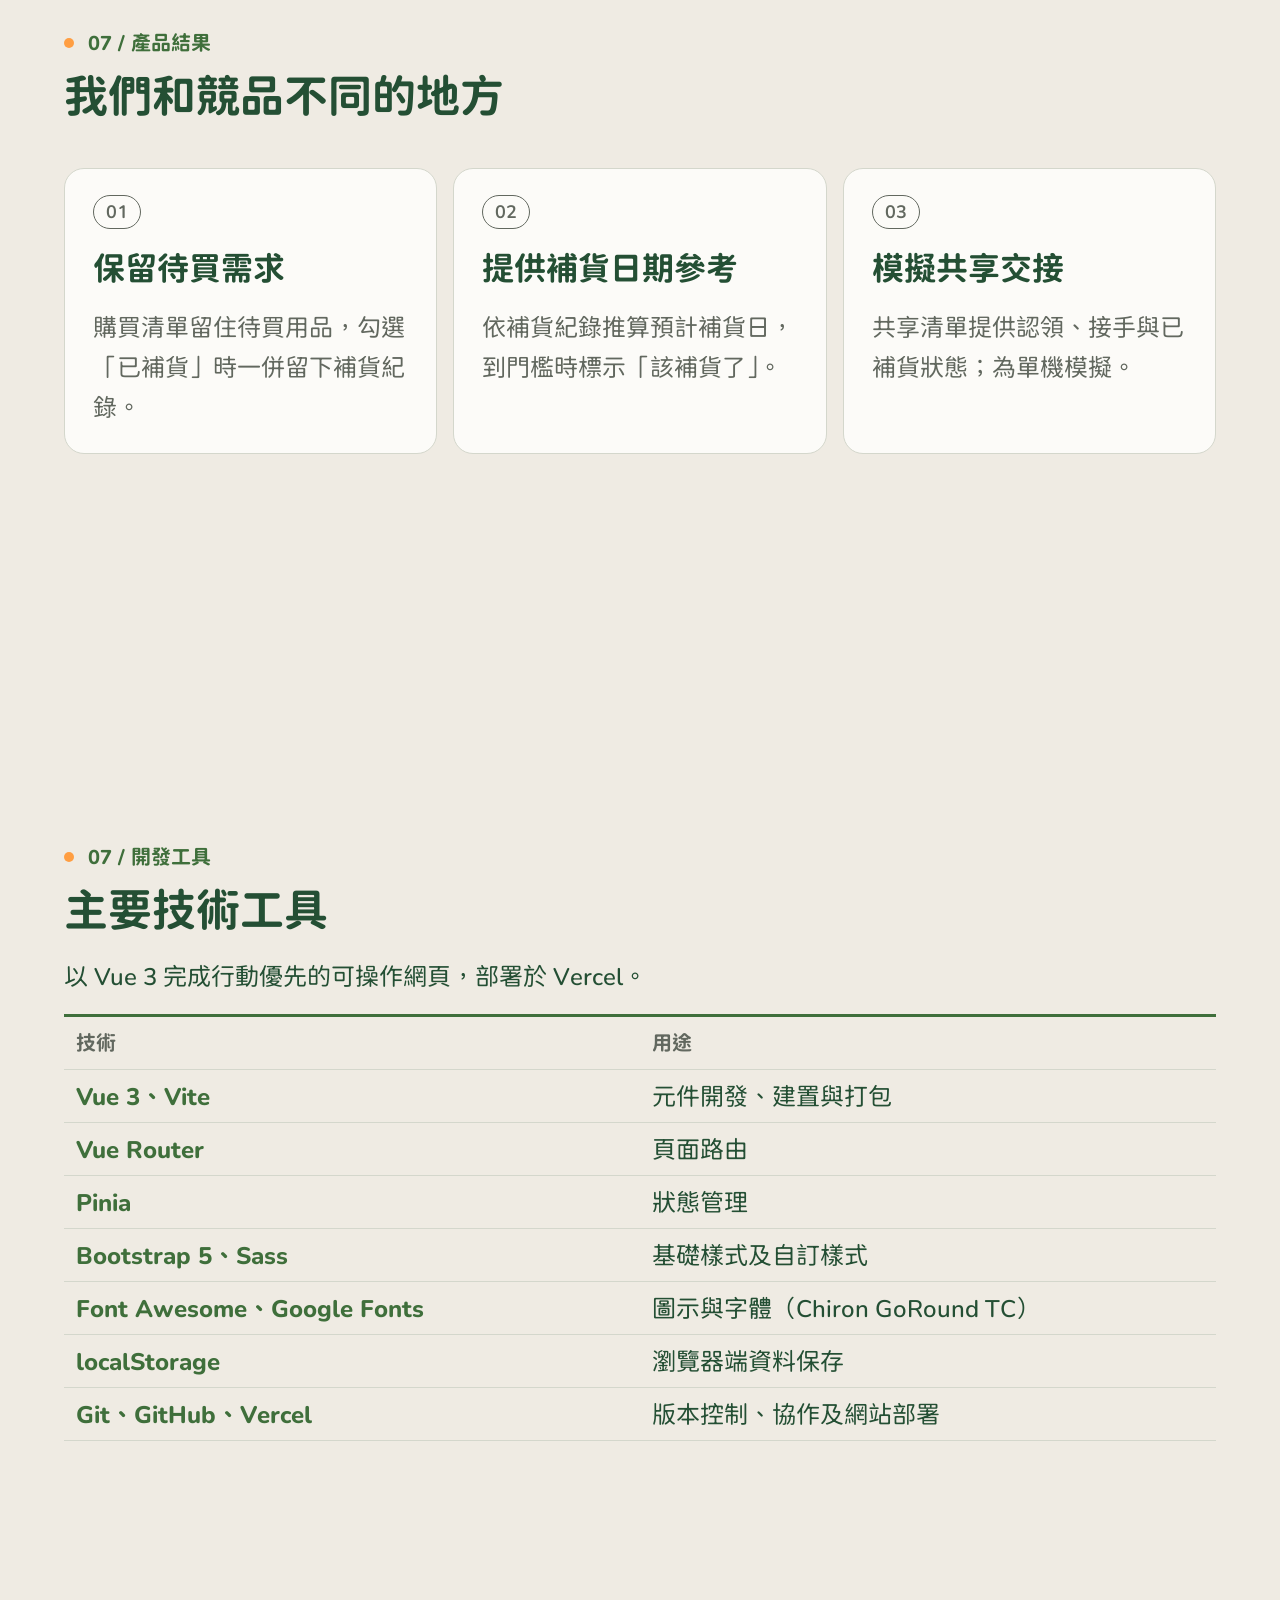
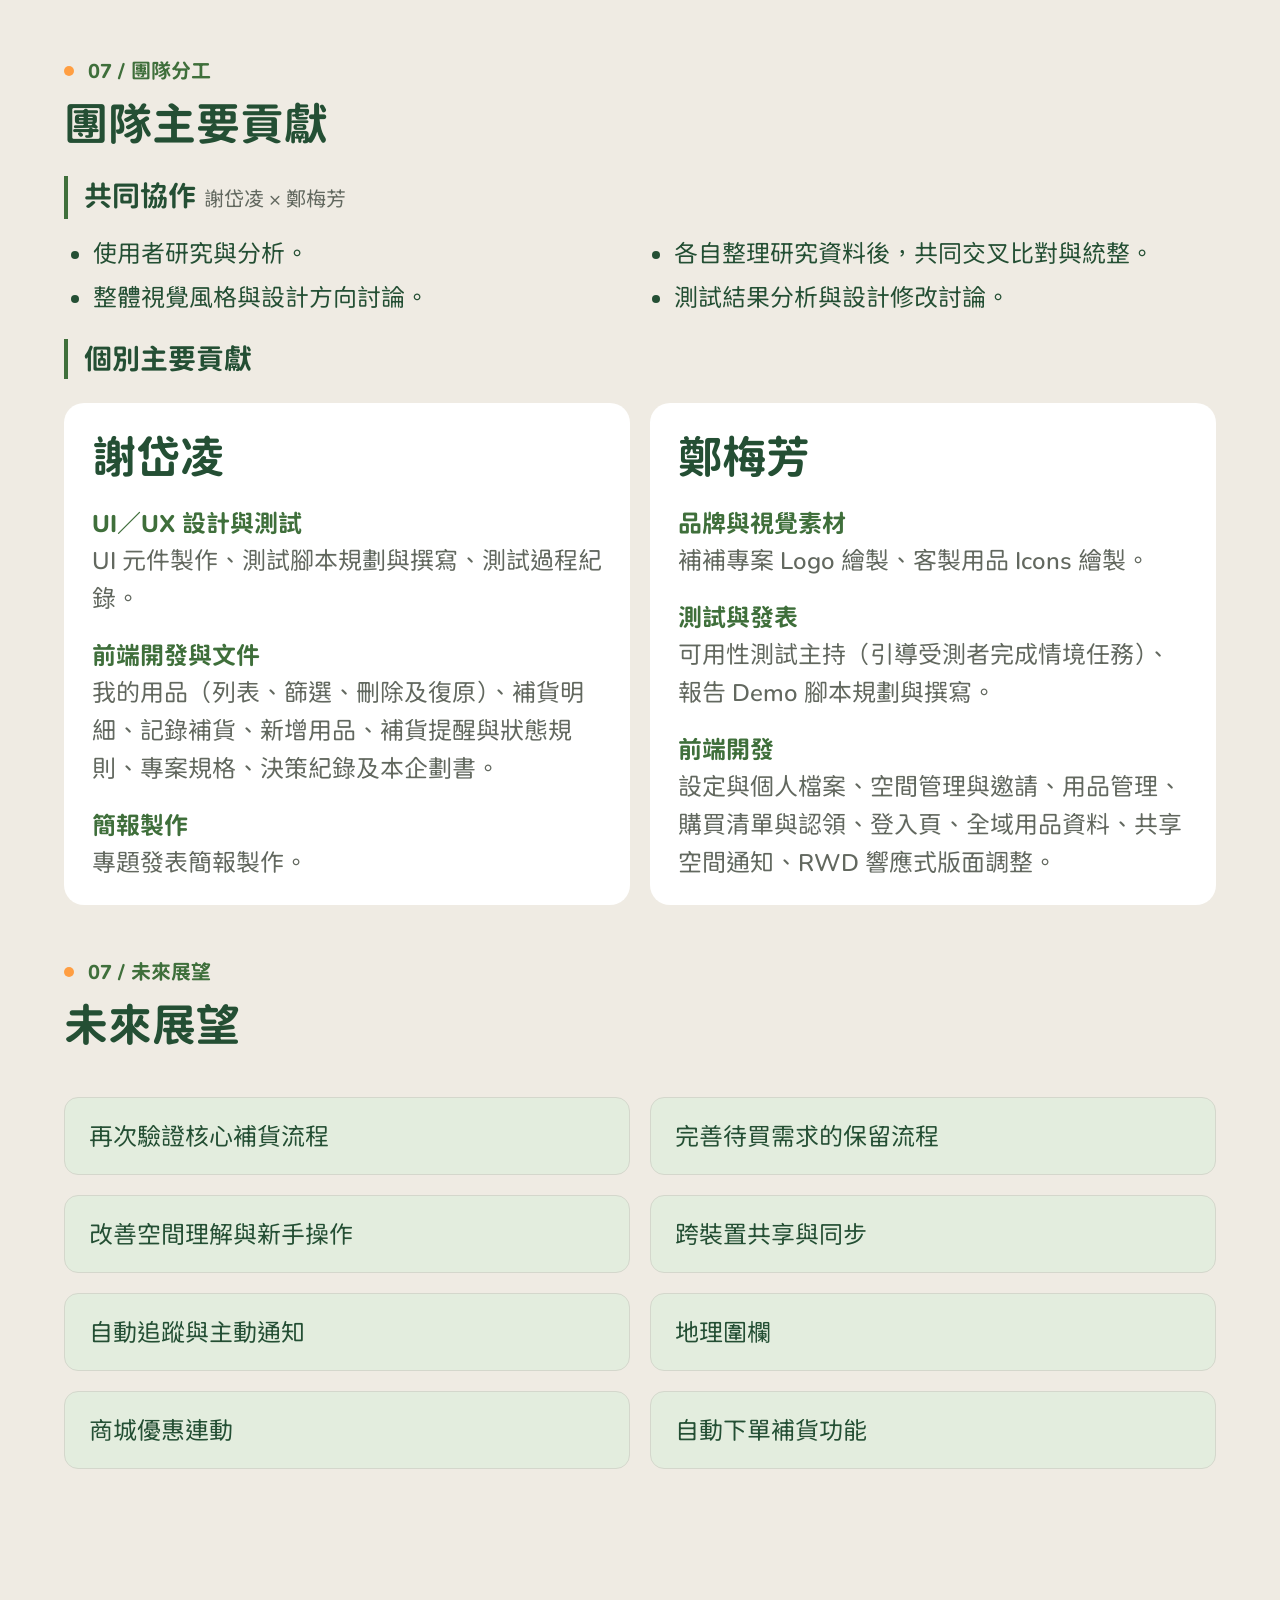
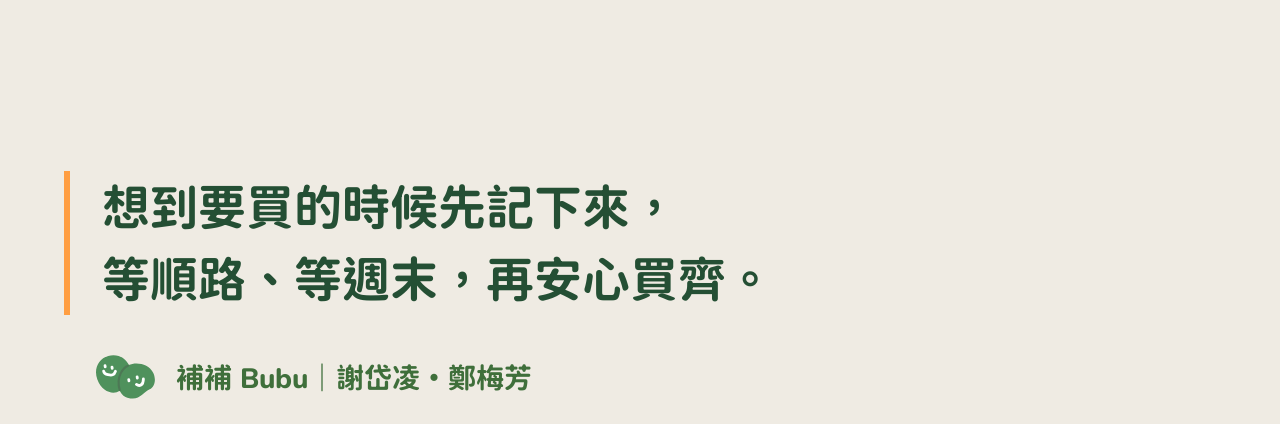
==== assets/imported-results/index.html @ 92fe6ba1 "優化demo簡報" ====
<!doctype html><html lang="zh-Hant"><head><meta charset="utf-8"><meta name="viewport" content="width=device-width, initial-scale=1"><title>補補｜成果</title><link rel="stylesheet" href="styles.css"><link rel="stylesheet" href="results.css"><style>html,body{margin:0}body{overflow-x:hidden}.results-panel[hidden]{display:none!important}.results-closing{min-height:0;padding-bottom:24px}</style></head><body><!-- Original results markup and styles migrated from https://bubu-website-psi.vercel.app/ on 2026-10-23. Assets are stored locally. --><section id="results" class="results" aria-label="07 成果、開發工具、團隊與未來展望" data-node-id="324:999">
        <div class="results-panel results-product" aria-labelledby="results-product-title" data-node-id="324:1019">
          <div class="results-heading">
            <p class="chapter-label"><img src="./public/assets/chapter-dot.svg" width="10" height="10" alt="">07 / 產品結果</p>
            <h2 id="results-product-title">我們和競品不同的地方</h2>
          </div>
          <div class="results-product-grid" data-node-id="324:1085">
            <article class="results-card results-product-card" data-node-id="324:1086"><span class="results-number">01</span><h3>保留待買需求</h3><p>購買清單留住待買用品，勾選「已補貨」時一併留下補貨紀錄。</p></article>
            <article class="results-card results-product-card" data-node-id="324:1091"><span class="results-number">02</span><h3>提供補貨日期參考</h3><p>依補貨紀錄推算預計補貨日，到門檻時標示「該補貨了」。</p></article>
            <article class="results-card results-product-card" data-node-id="324:1096"><span class="results-number">03</span><h3>模擬共享交接</h3><p>共享清單提供認領、接手與已補貨狀態；為單機模擬。</p></article>
          </div>
        </div>

        <div class="results-panel results-tools" aria-labelledby="results-tools-title" data-node-id="50:28"><div class="results-heading"><p class="chapter-label"><img src="./public/assets/chapter-dot.svg" width="10" height="10" alt="">07 / 開發工具</p><h2 id="results-tools-title">主要技術工具</h2></div><p class="tools-summary">以 Vue 3 完成行動優先的可操作網頁，部署於 Vercel。</p><table class="tools-table"><thead><tr><th scope="col">技術</th><th scope="col">用途</th></tr></thead><tbody><tr><th scope="row">Vue 3、Vite</th><td>元件開發、建置與打包</td></tr><tr><th scope="row">Vue Router</th><td>頁面路由</td></tr><tr><th scope="row">Pinia</th><td>狀態管理</td></tr><tr><th scope="row">Bootstrap 5、Sass</th><td>基礎樣式及自訂樣式</td></tr><tr><th scope="row">Font Awesome、Google Fonts</th><td>圖示與字體（Chiron GoRound TC）</td></tr><tr><th scope="row">localStorage</th><td>瀏覽器端資料保存</td></tr><tr><th scope="row">Git、GitHub、Vercel</th><td>版本控制、協作及網站部署</td></tr></tbody></table></div>
        <div class="results-panel results-team" aria-labelledby="results-team-title" data-node-id="324:1039">
          <div class="results-heading">
            <p class="chapter-label"><img src="./public/assets/chapter-dot.svg" width="10" height="10" alt="">07 / 團隊分工</p>
            <h2 id="results-team-title">團隊主要貢獻</h2>
          </div>
          <section class="results-collaboration" aria-labelledby="collaboration-title"><h3 id="collaboration-title">共同協作 <small>謝岱凌 × 鄭梅芳</small></h3><ul><li>使用者研究與分析。</li><li>各自整理研究資料後，共同交叉比對與統整。</li><li>整體視覺風格與設計方向討論。</li><li>測試結果分析與設計修改討論。</li></ul></section><h3 class="individual-contributions-title">個別主要貢獻</h3><div class="results-team-grid"><article class="results-team-card"><h3>謝岱凌</h3><div><h4>UI／UX 設計與測試</h4><p>UI 元件製作、測試腳本規劃與撰寫、測試過程紀錄。</p></div><div><h4>前端開發與文件</h4><p>我的用品（列表、篩選、刪除及復原）、補貨明細、記錄補貨、新增用品、補貨提醒與狀態規則、專案規格、決策紀錄及本企劃書。</p></div><div><h4>簡報製作</h4><p>專題發表簡報製作。</p></div></article><article class="results-team-card"><h3>鄭梅芳</h3><div><h4>品牌與視覺素材</h4><p>補補專案 Logo 繪製、客製用品 Icons 繪製。</p></div><div><h4>測試與發表</h4><p>可用性測試主持（引導受測者完成情境任務）、報告 Demo 腳本規劃與撰寫。</p></div><div><h4>前端開發</h4><p>設定與個人檔案、空間管理與邀請、用品管理、購買清單與認領、登入頁、全域用品資料、共享空間通知、RWD 響應式版面調整。</p></div></article></div>
        </div>
        <div class="results-panel results-future" aria-labelledby="results-future-title" data-node-id="421:1097">
          <div class="results-heading">
            <p class="chapter-label"><img src="./public/assets/chapter-dot.svg" width="10" height="10" alt="">07 / 未來展望</p>
            <h2 id="results-future-title">未來展望</h2>
          </div>
          <div class="results-future-grid"><ul class="results-future-list"><li>再次驗證核心補貨流程</li><li>完善待買需求的保留流程</li><li>改善空間理解與新手操作</li><li>跨裝置共享與同步</li><li>自動追蹤與主動通知</li><li>地理圍欄</li><li>商城優惠連動</li><li>自動下單補貨功能</li></ul></div>
        </div>
        <div class="results-panel results-closing" aria-labelledby="results-closing-title" data-node-id="324:1079">
          <h2 id="results-closing-title" data-node-id="324:1157"><span>想到要買的時候先記下來，</span><span>等順路、等週末，再安心買齊。</span></h2>
          <div class="results-signature" data-node-id="324:1160"><img src="../img/logo.svg" width="60" height="45" alt=""><p>補補 Bubu｜謝岱凌・鄭梅芳</p></div>
        </div>
      </section><script>
const panels=[...document.querySelectorAll('.results-panel')];
const value=new URLSearchParams(location.search).get('panel');
if(value!==null){const selected=Number(value);panels.forEach((panel,index)=>{panel.hidden=index!==selected})}
</script></body></html>
---- assets/imported-results/styles.css ----
:root {
  color-scheme: light;
  --bubu-canvas: #efebe3;
  --bubu-card: #fcfbf8;
  --bubu-dark: #244f34;
  --bubu-primary: #3f6f3b;
  --bubu-secondary: #62685f;
  font-family: "Chiron GoRound TC", "Microsoft JhengHei", sans-serif;
  font-synthesis: none;
  background: var(--bubu-canvas);
  color: var(--bubu-dark);
}

* { box-sizing: border-box; }
body { margin: 0; }
a { color: inherit; text-decoration: none; }
a:focus-visible, .chapter-scroll:focus-visible {
  outline: 2px solid var(--bubu-primary);
  outline-offset: 5px;
  border-radius: 3px;
}

.site-header {
  position: sticky;
  top: 0;
  z-index: 10;
  background: var(--bubu-card);
}


.site-nav {
  display: flex;
  align-items: center;
  gap: 30px;
  height: 72px;
  max-width: 1440px;
  margin-inline: auto;
  padding-inline: 64px;
}

.brand {
  display: flex;
  flex: 0 0 280px;
  align-items: center;
  gap: 30px;
}

.brand-logo { display: block; flex: 0 0 60px; }
.brand-name {
  width: 190px;
  font-size: 28px;
  line-height: 40px;
  font-weight: 700;
  white-space: nowrap;
}

.chapter-scroll {
  min-width: 0;
  flex: 1;
  overflow-x: auto;
  scrollbar-width: thin;
  scrollbar-color: #d4d7cc transparent;
}

.chapter-list {
  display: flex;
  align-items: center;
  gap: 30px;
  width: max-content;
  margin: 0;
  padding: 8px 6px;
  list-style: none;
}

.chapter-list li { flex: 0 0 110px; }
.chapter-list a {
  display: block;
  font-size: 20px;
  line-height: 30px;
  font-weight: 500;
  color: var(--bubu-secondary);
  white-space: nowrap;
}

.chapter-list a:hover,
.chapter-list a[aria-current] { color: var(--bubu-primary); }
.chapter-list a[aria-current] { font-weight: 700; }
main section { scroll-margin-top: 96px; }

.overview {
  display: flex;
  flex-direction: column;
  gap: 36px;
  max-width: 1440px;
  min-height: 905px;
  margin-inline: auto;
  padding: 28px 64px;
}

.overview p, .overview h1, .overview h2 { margin: 0; }
.chapter-label {
  display: flex;
  align-items: center;
  gap: 14px;
  color: var(--bubu-primary);
  font-size: 20px;
  font-weight: 700;
  line-height: 30px;
}
.chapter-label img { display: block; }
.hero {
  display: grid;
  grid-template-columns: minmax(0, 1fr) 690px;
  align-items: start;
  gap: 48px;
}
.hero-intro {
  display: flex;
  flex-direction: column;
  justify-content: center;
  gap: 56px;
  min-width: 0;
  min-height: 422px;
}
.hero-brand { display: flex; align-items: start; gap: 16px; }
.hero-logo {
  display: grid;
  grid-template-columns: minmax(0, 1fr);
  place-items: center;
  flex: 0 0 142px;
  width: 142px;
  height: 142px;
  border: 2px solid #b9b3a5;
  border-radius: 50%;
  background: #fff;
}
.hero-logo img { display: block; }
.nowrap { white-space: nowrap; }
.hero-heading { min-width: 0; }
.hero-heading h1 {
  color: var(--bubu-primary);
  font-size: 76px;
  font-weight: 700;
  line-height: 90px;
  white-space: nowrap;
}
.product-type {
  padding-top: 4px;
  color: var(--bubu-secondary);
  font-size: 26px;
  font-weight: 400;
  line-height: 40px;
}
.hero-description { display: flex; flex-direction: column; gap: 24px; }
.product-promise { font-size: 26px; font-weight: 400; line-height: 40px; }
.team-credit {
  color: var(--bubu-secondary);
  font-size: 20px;
  font-weight: 500;
  line-height: 30px;
}
.hero-image {
  display: block;
  width: 100%;
  height: 426px;
  object-fit: cover;
  border-radius: 28px;
}
.everyday-moments {
  display: grid;
  grid-template-columns: repeat(2, minmax(0, 1fr));
  gap: 32px;
  padding-top: 22px;
}
.moment-card {
  display: flex;
  align-items: center;
  min-width: 0;
  height: 180px;
  padding-right: 24px;
  overflow: hidden;
  border: 1px solid #d4d7cc;
  border-radius: 20px;
  background: var(--bubu-card);
  box-shadow: 0 6px 8px rgb(0 0 0 / 10%);
}
.moment-image {
  display: block;
  flex: 0 0 240px;
  width: 240px;
  height: 180px;
  object-fit: cover;
}
.moment-copy { min-width: 0; padding-left: 28px; }
.moment-copy h2 { font-size: 28px; font-weight: 700; line-height: 40px; }
.moment-copy p {
  margin-top: 8px;
  color: var(--bubu-secondary);
  font-size: 26px;
  font-weight: 400;
  line-height: 40px;
}

@media (max-width: 1399px) {
  .hero { grid-template-columns: minmax(0, 1fr) minmax(0, 1.1fr); gap: 32px; }
  .hero-brand { align-items: center; }
  .hero-logo { flex-basis: 110px; width: 110px; height: 110px; }
  .hero-heading h1 { font-size: clamp(40px, 4.8vw, 68px); line-height: 1.2; }
  .product-type { font-size: 22px; line-height: 34px; }
  .moment-image { flex-basis: 34%; width: 34%; }
  .moment-copy { padding-left: 20px; }
  .moment-copy h2 { font-size: 24px; line-height: 34px; }
  .moment-copy p { font-size: 22px; line-height: 34px; }
}

@media (max-width: 1100px) {
  .overview { padding-inline: 32px; min-height: calc(100svh - 86px); }
  .hero { grid-template-columns: minmax(0, 1fr); }
  .hero-intro { min-height: 0; gap: 28px; }
  .hero-image { height: auto; aspect-ratio: 690 / 426; }
  .everyday-moments { grid-template-columns: minmax(0, 1fr); padding-top: 0; }
  .moment-image { flex-basis: 240px; width: 240px; }
}

@media (max-width: 700px) {
  .overview { padding: 24px; gap: 28px; }
  .hero { gap: 28px; }
  .hero-logo { position: relative; display: block; flex-basis: 80px; width: 80px; height: 80px; }
  .hero-logo img {
    position: absolute;
    left: 50%;
    top: 50%;
    transform: translate(-50%, -50%) scale(.65);
  }
  .hero-brand { gap: 12px; }
  .hero-heading h1 { font-size: clamp(30px, 8vw, 48px); line-height: 1.3; }
  .product-type { font-size: 16px; line-height: 26px; }
  .product-promise { font-size: 20px; line-height: 34px; }
  .team-credit { font-size: 16px; line-height: 26px; }
  .hero-image { border-radius: 20px; }
  .everyday-moments { gap: 20px; }
  .moment-card { height: auto; flex-direction: column; align-items: stretch; padding: 0; }
  .moment-image { flex-basis: auto; width: 100%; height: auto; aspect-ratio: 4 / 3; }
  .moment-copy { padding: 20px; }
  .moment-copy h2 { font-size: 22px; line-height: 34px; }
  .moment-copy p { font-size: 20px; line-height: 32px; }
}

@media (min-width: 1440px) {
  .chapter-list { padding-inline: 0; }
  .chapter-scroll { overflow: visible; }
}

@media (max-width: 1100px) {
  .site-nav { padding-inline: 32px; gap: 24px; }
  .brand { flex-basis: auto; gap: 16px; }
  .brand-name { width: auto; }
  .chapter-list { gap: 20px; }
  .chapter-list li { flex-basis: 94px; }
}

@media (max-width: 700px) {
  .site-nav {
    height: auto;
    min-height: 72px;
    flex-wrap: wrap;
    gap: 8px;
    padding: 16px 24px 8px;
  }
  .brand-name { font-size: 24px; line-height: 36px; }
  .chapter-scroll { flex-basis: 100%; }
  .chapter-list { gap: 24px; }
  .chapter-list li { flex-basis: auto; }
  .chapter-list a { font-size: 18px; }
  main section { scroll-margin-top: 150px; }
}

/* 02 — Research. Shared branding and the overview above remain unchanged. */
.research {
  font-family: "Chiron GoRound TC Research", "Chiron GoRound TC", "Microsoft JhengHei", sans-serif;
  --research-line: #d4d7cc;
  --research-tint: #e3edde;
  --research-orange: #ff9e42;
  --research-shadow: 0 6px 8px rgb(0 0 0 / 10%);
  max-width: 1440px;
  margin-inline: auto;
}
.research p, .research h2, .research h3, .research h4 { margin: 0; }
.research-panel { display: flex; flex-direction: column; gap: 36px; padding: 28px 64px 24px; }
.research-methods { min-height: 729px; }
.research-competition { min-height: 814px; }
.research-findings { min-height: 730px; gap: 28px; }
.research-journey { min-height: 647px; }
.research-heading { display: flex; flex-direction: column; gap: 8px; }
.research-heading h2, .journey-takeaway h3 { font-size: 44px; font-weight: 700; line-height: 58px; }
.method-grid, .takeaway-grid { display: grid; grid-template-columns: repeat(3, minmax(0, 1fr)); gap: 20px; }
.scenario-grid, .finding-grid { display: grid; grid-template-columns: repeat(2, minmax(0, 1fr)); gap: 20px; }
.method-card, .scenario-card, .takeaway-card, .finding-card, .journey-card {
  min-width: 0;
  border: 1px solid var(--research-line);
  border-radius: 20px;
  background: var(--bubu-card);
}
.method-card { display: flex; flex-direction: column; gap: 6px; padding: 28px; }
.method-card h3 { display: flex; align-items: baseline; gap: 10px; font-size: 28px; line-height: 40px; }
.method-number { color: var(--bubu-primary); font-size: 76px; line-height: 90px; }
.method-card p, .scenario-card p, .finding-secondary p, .journey-card p, .journey-takeaway p { font-size: 24px; line-height: 36px; }
.research-scenarios { display: flex; flex-direction: column; gap: 16px; }
.scenario-card { padding: 24px 28px; box-shadow: var(--research-shadow); }
.scenario-card h4 { font-size: 28px; line-height: 40px; }
.scenario-card p { margin-top: 6px; color: var(--bubu-secondary); }
.research-note { padding: 12px 20px; border-radius: 10px; background: var(--research-tint); font-size: 20px; font-weight: 500; line-height: 30px; }
.comparison-scroll {
  padding: 20px 28px;
  border: 1px solid var(--research-line);
  border-radius: 20px;
  background: var(--bubu-card);
  overflow-x: auto;
  scrollbar-width: thin;
  scrollbar-color: #b9b3a5 var(--bubu-card);
}
.comparison-scroll:focus-visible { outline: 2px solid var(--bubu-primary); outline-offset: 4px; }
.comparison-table { width: 100%; min-width: 1000px; border-collapse: separate; border-spacing: 0 8px; text-align: left; table-layout: fixed; }
.dimension-column { width: 14%; }
.comparison-table th, .comparison-table td { padding: 12px 16px; line-height: 30px; }
.comparison-table thead th { padding-block: 8px; background: var(--bubu-dark); color: var(--bubu-card); font-size: 20px; font-weight: 700; }
.comparison-table thead th:first-child { border-radius: 8px 0 0 8px; }
.comparison-table thead th:last-child { border-radius: 0 8px 8px 0; }
.comparison-table tbody th, .comparison-table td { border-bottom: 1px solid #c5c8c1; font-size: 24px; }
.comparison-table td { color: var(--bubu-secondary); }
.research-takeaways { display: flex; flex-direction: column; gap: 12px; }
.research-takeaways > h3 { color: var(--bubu-primary); font-size: 28px; line-height: 39px; }
.takeaway-grid { gap: 24px; }
.takeaway-card { display: flex; flex-direction: column; gap: 16px; min-height: 156px; padding: 20px; border-radius: 16px; box-shadow: var(--research-shadow); }
.takeaway-card h4 { color: var(--bubu-primary); font-size: 28px; line-height: 36px; }
.takeaway-card p { font-size: 22px; line-height: 32px; }
.finding-grid { gap: 28px; }
.finding-primary { display: flex; flex-direction: column; gap: 10px; min-height: 296px; padding: 44px 24px 24px; border: 2px solid var(--bubu-primary); box-shadow: var(--research-shadow); }
.finding-primary h3 { color: var(--bubu-primary); font-size: 20px; line-height: 30px; }
.finding-primary .finding-number { font-size: 64px; font-weight: 700; line-height: 76px; }
.finding-number small { margin-left: 12px; color: var(--bubu-secondary); font-size: 22px; font-weight: 500; line-height: 30px; white-space: nowrap; }
.finding-summary { font-size: 30px; font-weight: 700; line-height: 40px; }
.finding-detail { color: var(--bubu-secondary); font-size: 26px; line-height: 30px; }
.finding-secondary { display: flex; align-items: center; gap: 20px; min-height: 190px; padding: 22px 28px; }
.finding-secondary .finding-number { flex-shrink: 0; font-size: 48px; font-weight: 700; line-height: 64px; white-space: nowrap; }
.finding-secondary .finding-number small { display: block; margin-left: 0; }
.finding-secondary h3 { margin-bottom: 4px; color: var(--bubu-primary); font-size: 18px; font-weight: 500; line-height: 26px; }
.journey-list { display: grid; grid-template-columns: repeat(5, minmax(0, 1fr)); align-items: start; gap: 16px; margin: 0; padding: 0; list-style: none; }
.journey-card { display: flex; flex-direction: column; gap: 12px; padding: 24px 20px; }
.journey-marker { display: flex; align-items: center; gap: 10px; }
.journey-marker span { display: grid; place-items: center; flex: 0 0 44px; height: 44px; border-radius: 50%; background: var(--bubu-primary); color: var(--bubu-card); font-size: 20px; font-weight: 700; line-height: 30px; }
.journey-card:not(:last-child) .journey-marker::after { content: ""; flex: 1; height: 2px; background: var(--research-line); }
.journey-card h3 { font-size: 28px; line-height: 40px; }
.journey-card p { color: var(--bubu-secondary); }
.journey-highlight { border: 2px solid var(--research-orange); background: #fff1e2; box-shadow: 0 6px 8px rgb(0 0 0 / 18%); }
@media (min-width: 701px) { .journey-highlight { position: relative; z-index: 1; transform: scale(1.08); } }
.journey-highlight .journey-marker span { border: 0; background: var(--research-orange); color: var(--bubu-dark); }
.journey-takeaway { display: flex; flex-direction: column; gap: 10px; padding: 16px 24px; border-left: 5px solid var(--research-orange); border-radius: 16px; background: var(--bubu-card); box-shadow: 0 6px 8px rgb(0 0 0 / 20%); }
.journey-takeaway p { color: var(--bubu-secondary); }

@media (max-width: 1399px) {
  .method-card h3 { flex-wrap: wrap; gap: 0 10px; }
  .journey-list { grid-template-columns: repeat(3, minmax(0, 1fr)); align-items: stretch; }
  .finding-secondary { flex-wrap: wrap; }
}
@media (max-width: 1100px) {
  .research-panel { min-height: 0; padding: 40px 32px; }
  .research-heading h2, .journey-takeaway h3 { font-size: 36px; line-height: 50px; }
  .method-card { padding: 24px; }
  .method-card h3 { font-size: 24px; line-height: 36px; }
  .method-number { font-size: 64px; line-height: 76px; }
  .method-card p { font-size: 22px; line-height: 34px; }
  .scenario-grid, .finding-grid { grid-template-columns: minmax(0, 1fr); }
  .takeaway-grid { grid-template-columns: minmax(0, 1fr); }
  .takeaway-card { min-height: 0; }
  .finding-primary { min-height: 0; padding: 28px; }
  .finding-secondary { min-height: 0; flex-wrap: nowrap; }
}
@media (max-width: 700px) {
  .research-panel { padding: 36px 24px; gap: 28px; }
  .research-heading h2, .journey-takeaway h3 { font-size: 28px; line-height: 42px; }
  .method-grid, .journey-list { grid-template-columns: minmax(0, 1fr); }
  .method-card h3 { flex-wrap: nowrap; }
  .method-card p, .scenario-card p, .finding-secondary p, .journey-card p, .journey-takeaway p { font-size: 20px; line-height: 32px; }
  .method-card p br { display: none; }
  .scenario-card { padding: 20px; }
  .scenario-card h4, .research-takeaways > h3, .takeaway-card h4, .journey-card h3 { font-size: 24px; line-height: 36px; }
  .research-note { font-size: 18px; line-height: 28px; }
  .comparison-scroll { padding: 12px; }
  .comparison-table { min-width: 850px; }
  .comparison-table tbody th, .comparison-table td { font-size: 20px; line-height: 30px; }
  .takeaway-card p { font-size: 20px; line-height: 32px; }
  .finding-primary { padding: 24px 20px; }
  .finding-primary h3 { font-size: 18px; line-height: 28px; }
  .finding-primary .finding-number { font-size: 56px; line-height: 70px; }
  .finding-summary { font-size: 24px; line-height: 36px; }
  .finding-detail { font-size: 20px; line-height: 32px; }
  .finding-secondary { flex-direction: column; align-items: start; gap: 12px; padding: 20px; }
  .finding-secondary .finding-number { font-size: 44px; line-height: 58px; }
  .journey-card { padding: 20px; }
  .journey-takeaway { padding: 20px; }
}

/* 03 — Insights and problem definition. */
.insights {
  --insights-line: #d4d7cc;
  --insights-tint: #e3edde;
  font-family: "Chiron GoRound TC Insights", "Chiron GoRound TC", "Microsoft JhengHei", sans-serif;
  max-width: 1440px;
  margin-inline: auto;
}
.insights p, .insights h2, .insights h3 { margin: 0; }
.insights-panel { display: flex; flex-direction: column; gap: 36px; min-height: 814px; padding: 28px 64px 24px; }
.insights-overview { gap: 44px; }
.insights-heading { display: flex; flex-direction: column; gap: 8px; }
.insights-heading h2, .insight-card h3 { font-size: 44px; font-weight: 700; line-height: 58px; }
.insight-grid { display: grid; grid-template-columns: repeat(3, minmax(0, 1fr)); gap: 20px; }
.insight-card {
  display: flex;
  flex-direction: column;
  gap: 14px;
  min-width: 0;
  min-height: 405px;
  padding: 32px;
  border: 1px solid var(--insights-line);
  border-radius: 20px;
  background: var(--bubu-card);
  box-shadow: 0 6px 8px rgb(0 0 0 / 10%);
}
.insight-label { display: flex; flex-wrap: wrap; align-items: center; gap: 12px; }
.insight-label .chapter-label { gap: 12px; white-space: nowrap; }
.insights .chapter-label img { display: block; flex-shrink: 0; }
.insight-badge { padding: 3px 12px; border: 1px solid var(--bubu-secondary); border-radius: 999px; color: var(--bubu-secondary); font-size: 18px; font-weight: 500; line-height: 26px; white-space: nowrap; }
.insight-badge-core { border-color: var(--bubu-primary); background: var(--bubu-primary); color: var(--bubu-card); }
.insight-description { color: var(--bubu-secondary); font-size: 26px; line-height: 40px; }
.insights .insight-evidence { display: flex; flex-wrap: wrap; align-items: center; gap: 12px; margin-top: auto; padding-top: 20px; border-top: 1px solid var(--insights-line); }
.insight-evidence span { color: var(--bubu-secondary); font-size: 18px; font-weight: 500; line-height: 26px; }
.insight-evidence strong { color: var(--bubu-primary); font-size: 20px; line-height: 30px; }
.insights-note { padding: 12px 20px; border-radius: 10px; background: var(--insights-tint); font-size: 20px; font-weight: 500; line-height: 30px; }
.problem-definition { display: flex; flex-direction: column; gap: 24px; padding: 32px 40px; border: 2px solid var(--bubu-primary); border-radius: 20px; background: var(--bubu-card); }
.definition-context { color: var(--bubu-secondary); font-size: 26px; line-height: 40px; }
.definition-question { display: flex; flex-direction: column; gap: 16px; font-size: 44px; line-height: 58px; }
.definition-question > span { text-wrap: pretty; }
.definition-question strong { font-weight: 700; }
.definition-note { color: var(--bubu-secondary); font-size: 20px; line-height: 30px; }

@media (max-width: 1399px) {
  .insight-card h3 { font-size: 36px; line-height: 50px; }
  .insight-card { padding: 28px; }
}
@media (max-width: 1100px) {
  .insights-panel { min-height: 0; padding: 40px 32px; }
  .insights-heading h2 { font-size: 36px; line-height: 50px; }
  .insight-grid { grid-template-columns: minmax(0, 1fr); }
  .insight-card { min-height: 0; gap: 16px; }
  .insights .insight-evidence { margin-top: 12px; }
  .problem-definition { padding: 28px; }
  .definition-question { font-size: 36px; line-height: 58px; }
}
@media (max-width: 700px) {
  .insights-panel { padding: 36px 24px; gap: 28px; }
  .insights-heading h2, .insight-card h3 { font-size: 28px; line-height: 42px; }
  .insight-card { padding: 24px 20px; }
  .insight-description, .definition-context { font-size: 20px; line-height: 32px; }
  .insight-description br { display: none; }
  .insights-note, .definition-note { font-size: 18px; line-height: 28px; }
  .problem-definition { gap: 20px; padding: 24px 20px; }
  .definition-question { font-size: 28px; line-height: 44px; }
}
/* Confirmed presentation revision, 2026-10-22. */
.method-card .method-count { display: flex; align-items: baseline; gap: 10px; }
.method-card h3 { flex-wrap: wrap; }
.finding-primary .finding-number { display: flex; flex-wrap: wrap; align-items: baseline; gap: 0 12px; }
.finding-primary .finding-number small { margin-left: 0; }
.comparison-table { min-width: 1200px; border-spacing: 0 20px; }
.comparison-table ul { margin: 0; padding-left: 1.2em; }
.comparison-table th, .comparison-table td { vertical-align: middle; }
.research-opportunities { min-height: 814px; }
.competition-opportunities { display: grid; grid-template-columns: repeat(2,minmax(0,1fr)); gap: 28px; }
.opportunity-card { min-width: 0; display: flex; flex-direction: column; gap: 24px; padding: 40px; border: 2px solid var(--bubu-primary); border-radius: 20px; background: var(--bubu-card); }
.opportunity-number { align-self: start; padding: 6px 16px; border-radius: 999px; background: var(--research-tint); color: var(--bubu-primary); font-size: 24px; line-height: 36px; font-weight: 700; }
.opportunity-card h3 { font-size: 36px; line-height: 52px; text-wrap: balance; }


@media (max-width: 700px) {
  .comparison-table { min-width: 1100px; }
  .research-opportunities { min-height: 0; }
  .competition-opportunities { grid-template-columns: minmax(0,1fr); gap: 20px; }
  .opportunity-card { padding: 28px 24px; gap: 20px; }
  .opportunity-number { font-size: 20px; line-height: 32px; }
  .opportunity-card h3 { font-size: 28px; line-height: 42px; }

}

.comparison-table tbody tr:last-child > * { border-bottom: 0; }
@media (min-width: 701px) and (max-width: 1100px) { .research-opportunities { min-height: 0; } }

/* Competition: single page with collapsible rows. */
.research-competition { min-height: 0; gap: 28px; }
.research-opportunities { min-height: 0; display: flex; flex-direction: column; gap: 20px; }
.research-opportunities h2 { font-size: 44px; font-weight: 700; line-height: 58px; }
.comparison-table { border-spacing: 0 8px; }
.row-toggle { display: flex; align-items: center; gap: 8px; width: 100%; padding: 0; border: 0; background: none; color: inherit; font: inherit; font-weight: 700; text-align: left; cursor: pointer; }
.row-toggle::after { content: ""; flex: none; width: 10px; height: 10px; margin-left: auto; border-right: 2px solid currentColor; border-bottom: 2px solid currentColor; transform: rotate(45deg); transition: transform .2s; }
.row-toggle[aria-expanded="false"]::after { transform: rotate(-45deg); }
.row-toggle:focus-visible { outline: 2px solid var(--bubu-primary); outline-offset: 4px; }
.comparison-table tr.is-collapsed .cell-body { display: none; }
.comparison-table tr.is-collapsed > * { padding-block: 6px; }
@media (max-width: 700px) { .research-opportunities h2 { font-size: 32px; line-height: 44px; } }
.research-methods { min-height: 0; }

/* Every block fills one viewport below the sticky header (matches section scroll-margin-top). */
main :is(.research-panel, .insights-panel, .solution-panel, .iteration-panel, .results-panel, .demo) { min-height: calc(100svh - 96px); justify-content: center; }
main .research-competition { justify-content: flex-start; }
@media (max-width: 900px) { main :is(.research-panel, .insights-panel, .solution-panel, .iteration-panel, .results-panel, .demo) { min-height: calc(100svh - 150px); } }

/* Competition page: compact so the open table, or the table with two rows collapsed plus both opportunities, fits one screen. */
main .research-competition { padding-block: 16px; gap: 14px; }
.research-competition .research-heading h2, .research-opportunities h2 { font-size: 36px; line-height: 48px; }
.research-competition .comparison-scroll { padding: 8px 20px; }
.research-competition .comparison-table { border-spacing: 0 4px; }
.research-competition .comparison-table th, .research-competition .comparison-table td { padding: 8px 16px; font-size: 20px; line-height: 28px; }
.research-competition .comparison-table thead th { padding-block: 6px; font-size: 18px; line-height: 26px; }
.research-competition .comparison-table tr.is-collapsed > * { padding-block: 4px; }
.research-opportunities { gap: 10px; }
.research-competition .competition-opportunities { gap: 20px; }
.research-competition .opportunity-card { flex-direction: row; flex-wrap: wrap; align-items: center; gap: 8px 20px; padding: 16px 28px; }
.research-competition .opportunity-number { font-size: 18px; line-height: 28px; padding: 4px 14px; }
.research-competition .opportunity-card h3 { font-size: 28px; line-height: 40px; }
@media (max-width: 700px) { .research-competition .research-heading h2, .research-opportunities h2 { font-size: 28px; line-height: 40px; } }
---- assets/imported-results/results.css ----
/* 07 Results — Figma 324:999. Keep chapter styles isolated. */
@font-face { font-family: "Chiron GoRound TC Results"; font-style: normal; font-weight: 400; font-display: swap; src: url("./public/assets/chiron-results-400.ttf") format("truetype"); }
@font-face { font-family: "Chiron GoRound TC Results"; font-style: normal; font-weight: 500; font-display: swap; src: url("./public/assets/chiron-results-500.ttf") format("truetype"); }
@font-face { font-family: "Chiron GoRound TC Results"; font-style: normal; font-weight: 700; font-display: swap; src: url("./public/assets/chiron-results-700.ttf") format("truetype"); }

.results {
  --results-line: #d4d7cc;
  --results-tint: #e3edde;
  --results-orange: #ff9e42;
  max-width: 1440px;
  margin-inline: auto;
  font-family: "Chiron GoRound TC Results", "Microsoft JhengHei", sans-serif;
}
.results :is(p,h2,h3,h4,ul) { margin: 0; }
.results-panel { display: flex; flex-direction: column; gap: 44px; min-height: 814px; padding: 28px 64px 24px; }
.results-heading { display: flex; flex-direction: column; gap: 8px; }
.results h2 { font-size: 44px; font-weight: 700; line-height: 58px; }
.results-card { min-width: 0; border: 1px solid var(--results-line); border-radius: 20px; background: var(--bubu-card); }
.results-number { align-self: flex-start; flex-shrink: 0; padding: 3px 12px; border: 1.5px solid var(--bubu-secondary); border-radius: 999px; color: var(--bubu-secondary); font-size: 18px; font-weight: 500; line-height: 26px; }
.results-product-grid { display: grid; grid-template-columns: repeat(4, minmax(0, 1fr)); gap: 16px; }
.results-product-card { display: flex; flex-direction: column; gap: 10px; min-height: 330px; padding: 26px 28px; }
.results-product-card h3 { font-size: 32px; font-weight: 700; line-height: 58px; }
.results-product-card p { color: var(--bubu-secondary); font-size: 24px; line-height: 40px; }
.results-learning { gap: 22px; }
.results-learning-grid { display: grid; grid-template-columns: repeat(2, minmax(0, 1fr)); gap: 16px; }
.results-learning-card { display: flex; flex-direction: column; justify-content: center; gap: 8px; min-height: 201px; padding: 22px 30px; }
.results-learning-heading { display: flex; align-items: center; gap: 12px; }
.results-learning-heading .results-number { align-self: auto; padding-block: 2px; font-weight: 700; line-height: normal; }
.results-learning-heading h3 { min-width: 0; font-size: 30px; font-weight: 700; line-height: 39px; }
.results-learning-card h4 { color: var(--bubu-primary); font-size: 20px; font-weight: 700; line-height: 27px; }
.results-learning-card p { color: var(--bubu-secondary); font-size: 26px; line-height: 33px; }
.results-team { gap: 56px; }
.results-team-grid { display: grid; grid-template-columns: repeat(2, minmax(0, 1fr)); gap: 20px; }
.results-team-card { display: flex; flex-direction: column; gap: 14px; padding: 32px 36px; }
.results-label { display: flex; align-items: center; gap: 10px; color: var(--bubu-primary); font-size: 20px; font-weight: 700; line-height: 30px; }
.results :is(.results-label,.chapter-label) img { display: block; flex-shrink: 0; }
.results-team-card h3 { font-size: 44px; font-weight: 700; line-height: 58px; }
.results-team-card > p:not(.results-label) { color: var(--bubu-secondary); font-size: 26px; line-height: 40px; }
.results-collaboration { padding: 20px 32px; font-size: 24px; line-height: 36px; }
.results-future-grid { display: grid; grid-template-columns: repeat(3, minmax(0, 1fr)); gap: 20px; }
.results-future-card { display: flex; flex-direction: column; gap: 16px; min-height: 351px; padding: 30px 32px; }
.results-priority { border: 2px solid var(--bubu-primary); }
.results-future-card h3 { font-size: 24px; line-height: 32px; }
.results-future-card ul { display: flex; flex-direction: column; gap: 16px; padding: 0; list-style: none; }
.results-future-card li { padding: 14px 20px; border-radius: 14px; background: var(--results-tint); font-size: 24px; font-weight: 700; line-height: 41px; }
.results-closing { justify-content: center; gap: 40px; }
.results-closing h2 { padding-left: 32px; border-left: 6px solid var(--results-orange); font-size: 48px; line-height: 72px; }
.results-closing h2 span { display: block; }
.results-signature { display: flex; align-items: center; gap: 20px; padding-left: 32px; }
.results-signature img { display: block; flex: 0 0 60px; }
.results-signature p { color: var(--bubu-primary); font-size: 28px; font-weight: 700; line-height: 40px; }

@media (max-width: 1100px) {
  .results-panel { min-height: 0; padding: 40px 32px 64px; gap: 28px; }
  .results h2 { font-size: 36px; line-height: 48px; }
  .results-product-grid { grid-template-columns: repeat(2, minmax(0, 1fr)); }
  .results-product-card { min-height: 0; }
  .results-product-card h3 { font-size: 30px; line-height: 42px; }
  .results-learning-card { padding: 24px; }
  .results-learning-heading h3 { font-size: 26px; line-height: 36px; }
  .results-learning-card p { font-size: 24px; }
  .results-team-card { padding: 28px; }
  .results-future-grid { grid-template-columns: minmax(0, 1fr); gap: 16px; }
  .results-future-card { min-height: 0; }
  .results-closing { min-height: 500px; }
  .results-closing h2 { font-size: 40px; line-height: 60px; }
}
@media (max-width: 700px) {
  .results-panel { padding: 28px 20px 48px; gap: 24px; }
  .results h2 { font-size: 30px; line-height: 42px; }
  .results-heading h2, .results-closing h2 span { text-wrap: balance; }
  .results-product-grid, .results-learning-grid, .results-team-grid { grid-template-columns: minmax(0, 1fr); gap: 16px; }
  .results-product-card, .results-learning-card, .results-team-card, .results-future-card { min-height: 0; padding: 24px 20px; }
  .results-product-card h3, .results-learning-heading h3 { font-size: 26px; line-height: 36px; }
  .results-learning-heading { align-items: flex-start; }
  .results-learning-heading .results-number { align-self: flex-start; margin-top: 4px; }
  .results-team-card h3 { font-size: 32px; line-height: 44px; }
  .results-product-card p, .results-learning-card p, .results-team-card > p:not(.results-label), .results-collaboration { font-size: 20px; line-height: 32px; }
  .results-collaboration { padding: 20px; }
  .results-future-card h3 { font-size: 22px; line-height: 32px; }
  .results-future-card li { padding: 12px 16px; font-size: 20px; line-height: 32px; }
  .results-closing { min-height: 480px; gap: 28px; }
  .results-closing h2 { padding-left: 20px; font-size: 30px; line-height: 48px; }
  .results-signature { gap: 12px; padding-left: 20px; }
  .results-signature p { font-size: 20px; line-height: 32px; }
}
/* Confirmed product, tools, and detailed team content. */
.results-product-grid { grid-template-columns: repeat(3, minmax(0,1fr)); }
.tools-summary { font-size: 24px; line-height: 36px; }
.tools-table { width: 100%; border-collapse: collapse; border-top: 3px solid var(--bubu-primary); text-align: left; font-size: 24px; line-height: 36px; }
.tools-table th, .tools-table td { padding: 16px 12px; border-bottom: 1px solid var(--results-line); vertical-align: top; }
.tools-table th { width: 45%; color: var(--bubu-primary); }
.tools-table thead th { color: var(--bubu-secondary); font-size: 20px; }
.results-team { gap: 24px; }
.results-collaboration { padding: 0; }
.results-collaboration h3, .individual-contributions-title { font-size: 28px; line-height: 40px; border-left: 4px solid var(--bubu-primary); padding-left: 16px; }
.results-collaboration small { display: inline-block; font-size: 20px; font-weight: 400; color: var(--bubu-secondary); }
.results-collaboration ul { display: grid; grid-template-columns: repeat(2,minmax(0,1fr)); gap: 8px 40px; margin-top: 16px; padding-left: 1.2em; font-size: 24px; line-height: 36px; }
.results-team-card { border-top: 3px solid var(--bubu-primary); padding: 20px 0; gap: 20px; }
.results-team-card h4 { color: var(--bubu-primary); font-size: 24px; line-height: 36px; }
.results-team-card p { color: var(--bubu-secondary); font-size: 24px; line-height: 38px; }
.results-future-grid { display: block; }
.results-future-list { display: grid; grid-template-columns: repeat(2,minmax(0,1fr)); gap: 20px; padding: 0; list-style: none; }
.results-future-list li { border: 1px solid var(--results-line); border-radius: 14px; background: var(--results-tint); padding: 20px 24px; font-size: 24px; line-height: 36px; }
@media (max-width: 1100px) {
  .results-product-grid { grid-template-columns: repeat(2,minmax(0,1fr)); }
}
@media (max-width: 700px) {
  .results-product-grid, .results-collaboration ul, .results-future-list { grid-template-columns: minmax(0,1fr); }
  .results-collaboration h3, .individual-contributions-title { font-size: 24px; line-height: 36px; }
  .results-team-card { padding: 20px 0; }
  .results-team-card h4 { font-size: 22px; line-height: 34px; }
  .tools-summary, .tools-table, .results-team-card p, .results-collaboration ul, .results-future-list li { font-size: 20px; line-height: 32px; }
  .tools-table th, .tools-table td { padding: 12px 8px; overflow-wrap: anywhere; }
  .tools-table th { width: 46%; }
}

/* Product cards size to content; tools fit a single screen. */
.results-product-card { min-height: 0; }
.results-tools { gap: 20px; }
.tools-table th, .tools-table td { padding: 8px 12px; }

/* Separate each member's contribution with a white card. */
.results-team-card{background:#fff;border-top:0;border-radius:20px;padding:24px 28px}
@media(max-width:700px){.results-team-card{padding:24px 20px}}
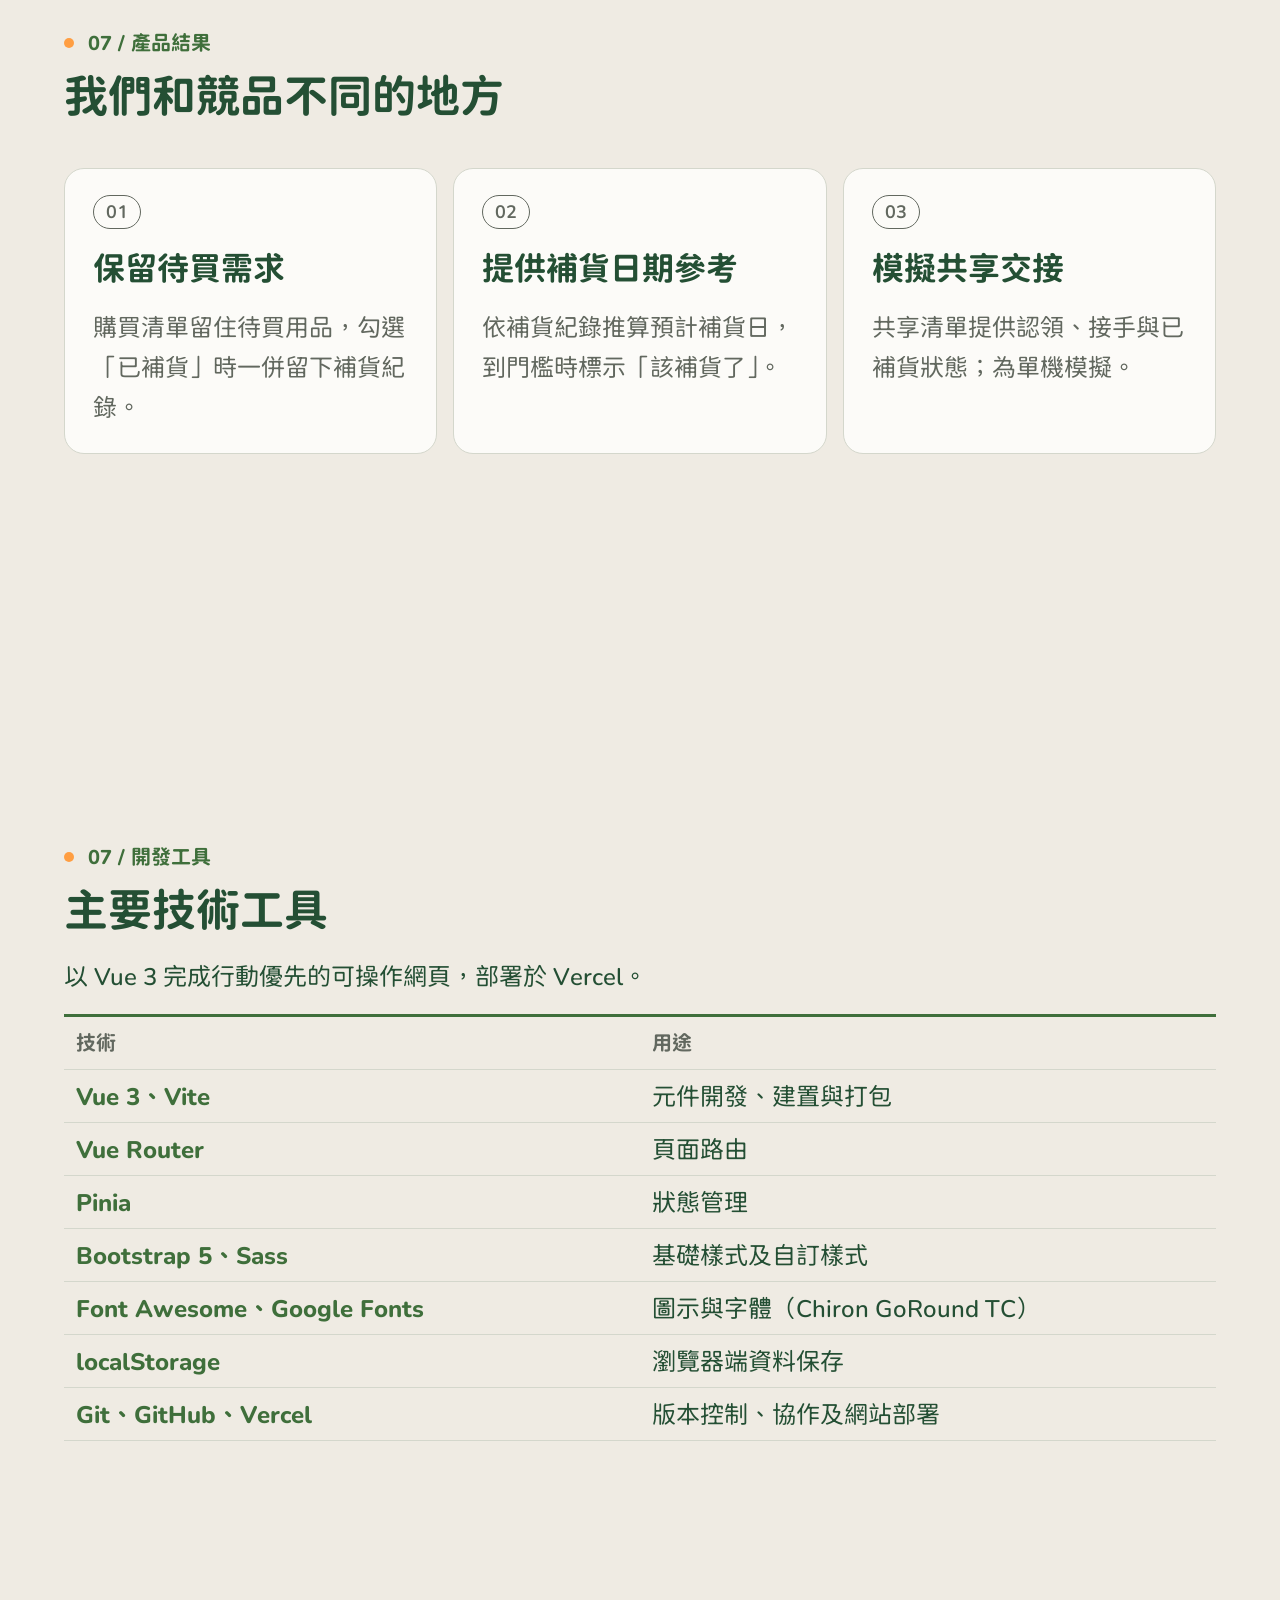
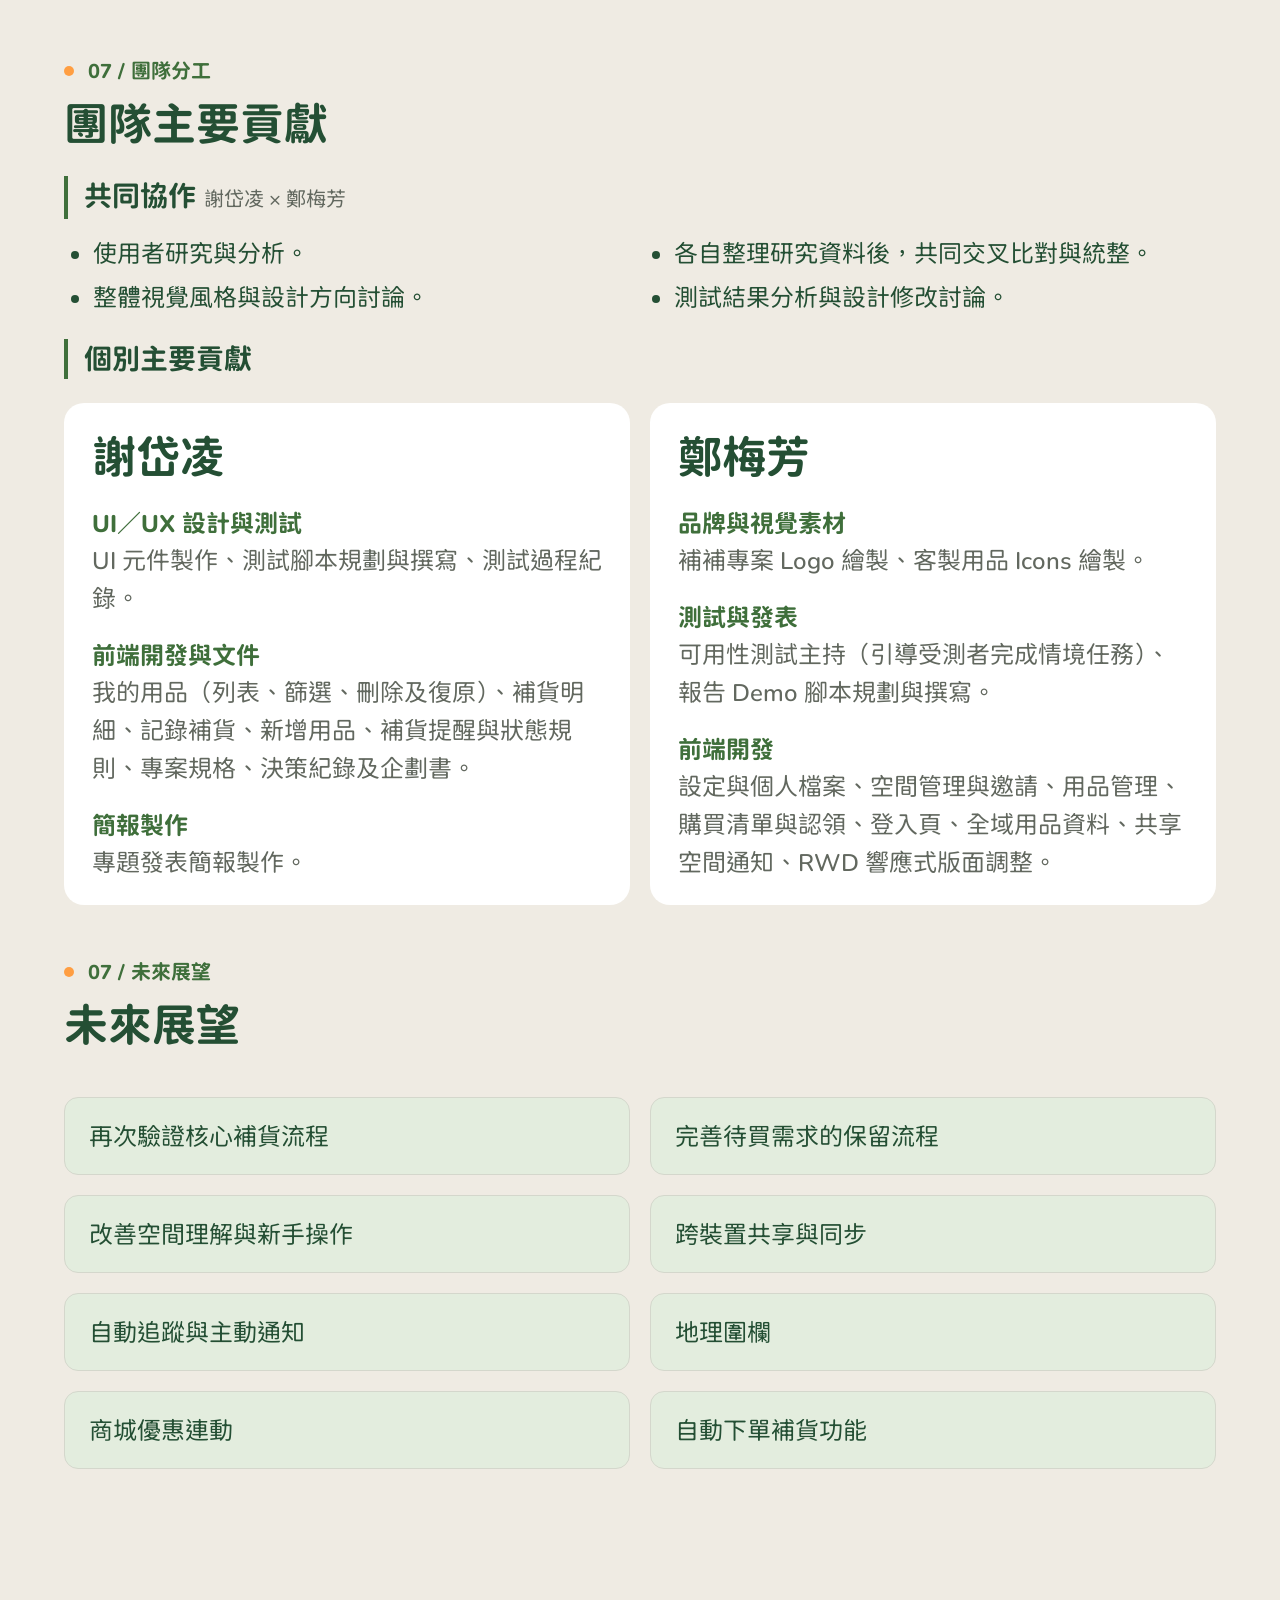
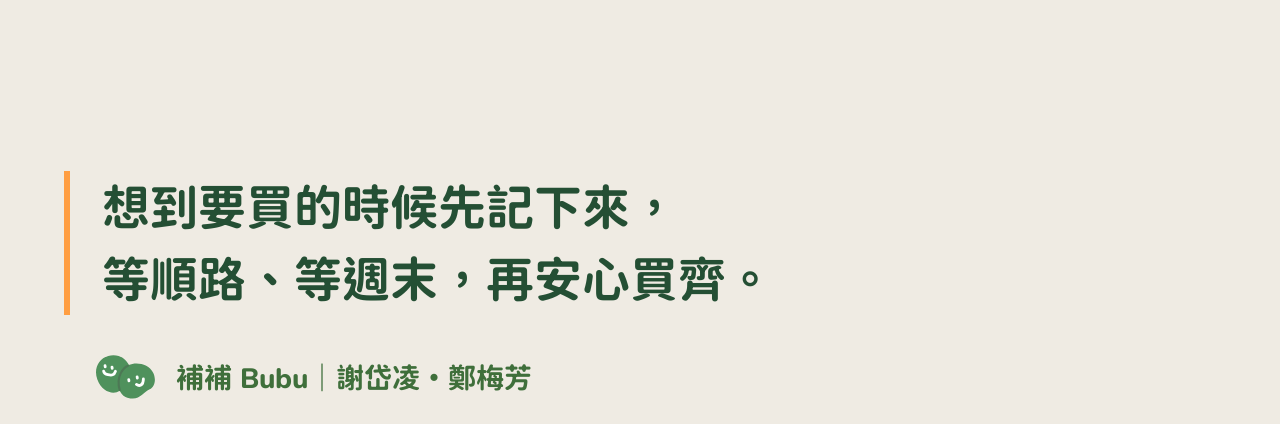
==== commit 904ccf8d: "放大user flow、小修改" ====
--- a/assets/imported-results/index.html
+++ b/assets/imported-results/index.html
@@ -17,7 +17,7 @@
             <p class="chapter-label"><img src="./public/assets/chapter-dot.svg" width="10" height="10" alt="">07 / 團隊分工</p>
             <h2 id="results-team-title">團隊主要貢獻</h2>
           </div>
-          <section class="results-collaboration" aria-labelledby="collaboration-title"><h3 id="collaboration-title">共同協作 <small>謝岱凌 × 鄭梅芳</small></h3><ul><li>使用者研究與分析。</li><li>各自整理研究資料後，共同交叉比對與統整。</li><li>整體視覺風格與設計方向討論。</li><li>測試結果分析與設計修改討論。</li></ul></section><h3 class="individual-contributions-title">個別主要貢獻</h3><div class="results-team-grid"><article class="results-team-card"><h3>謝岱凌</h3><div><h4>UI／UX 設計與測試</h4><p>UI 元件製作、測試腳本規劃與撰寫、測試過程紀錄。</p></div><div><h4>前端開發與文件</h4><p>我的用品（列表、篩選、刪除及復原）、補貨明細、記錄補貨、新增用品、補貨提醒與狀態規則、專案規格、決策紀錄及本企劃書。</p></div><div><h4>簡報製作</h4><p>專題發表簡報製作。</p></div></article><article class="results-team-card"><h3>鄭梅芳</h3><div><h4>品牌與視覺素材</h4><p>補補專案 Logo 繪製、客製用品 Icons 繪製。</p></div><div><h4>測試與發表</h4><p>可用性測試主持（引導受測者完成情境任務）、報告 Demo 腳本規劃與撰寫。</p></div><div><h4>前端開發</h4><p>設定與個人檔案、空間管理與邀請、用品管理、購買清單與認領、登入頁、全域用品資料、共享空間通知、RWD 響應式版面調整。</p></div></article></div>
+          <section class="results-collaboration" aria-labelledby="collaboration-title"><h3 id="collaboration-title">共同協作 <small>謝岱凌 × 鄭梅芳</small></h3><ul><li>使用者研究與分析。</li><li>各自整理研究資料後，共同交叉比對與統整。</li><li>整體視覺風格與設計方向討論。</li><li>測試結果分析與設計修改討論。</li></ul></section><h3 class="individual-contributions-title">個別主要貢獻</h3><div class="results-team-grid"><article class="results-team-card"><h3>謝岱凌</h3><div><h4>UI／UX 設計與測試</h4><p>UI 元件製作、測試腳本規劃與撰寫、測試過程紀錄。</p></div><div><h4>前端開發與文件</h4><p>我的用品（列表、篩選、刪除及復原）、補貨明細、記錄補貨、新增用品、補貨提醒與狀態規則、專案規格、決策紀錄及企劃書。</p></div><div><h4>簡報製作</h4><p>專題發表簡報製作。</p></div></article><article class="results-team-card"><h3>鄭梅芳</h3><div><h4>品牌與視覺素材</h4><p>補補專案 Logo 繪製、客製用品 Icons 繪製。</p></div><div><h4>測試與發表</h4><p>可用性測試主持（引導受測者完成情境任務）、報告 Demo 腳本規劃與撰寫。</p></div><div><h4>前端開發</h4><p>設定與個人檔案、空間管理與邀請、用品管理、購買清單與認領、登入頁、全域用品資料、共享空間通知、RWD 響應式版面調整。</p></div></article></div>
         </div>
         <div class="results-panel results-future" aria-labelledby="results-future-title" data-node-id="421:1097">
           <div class="results-heading">
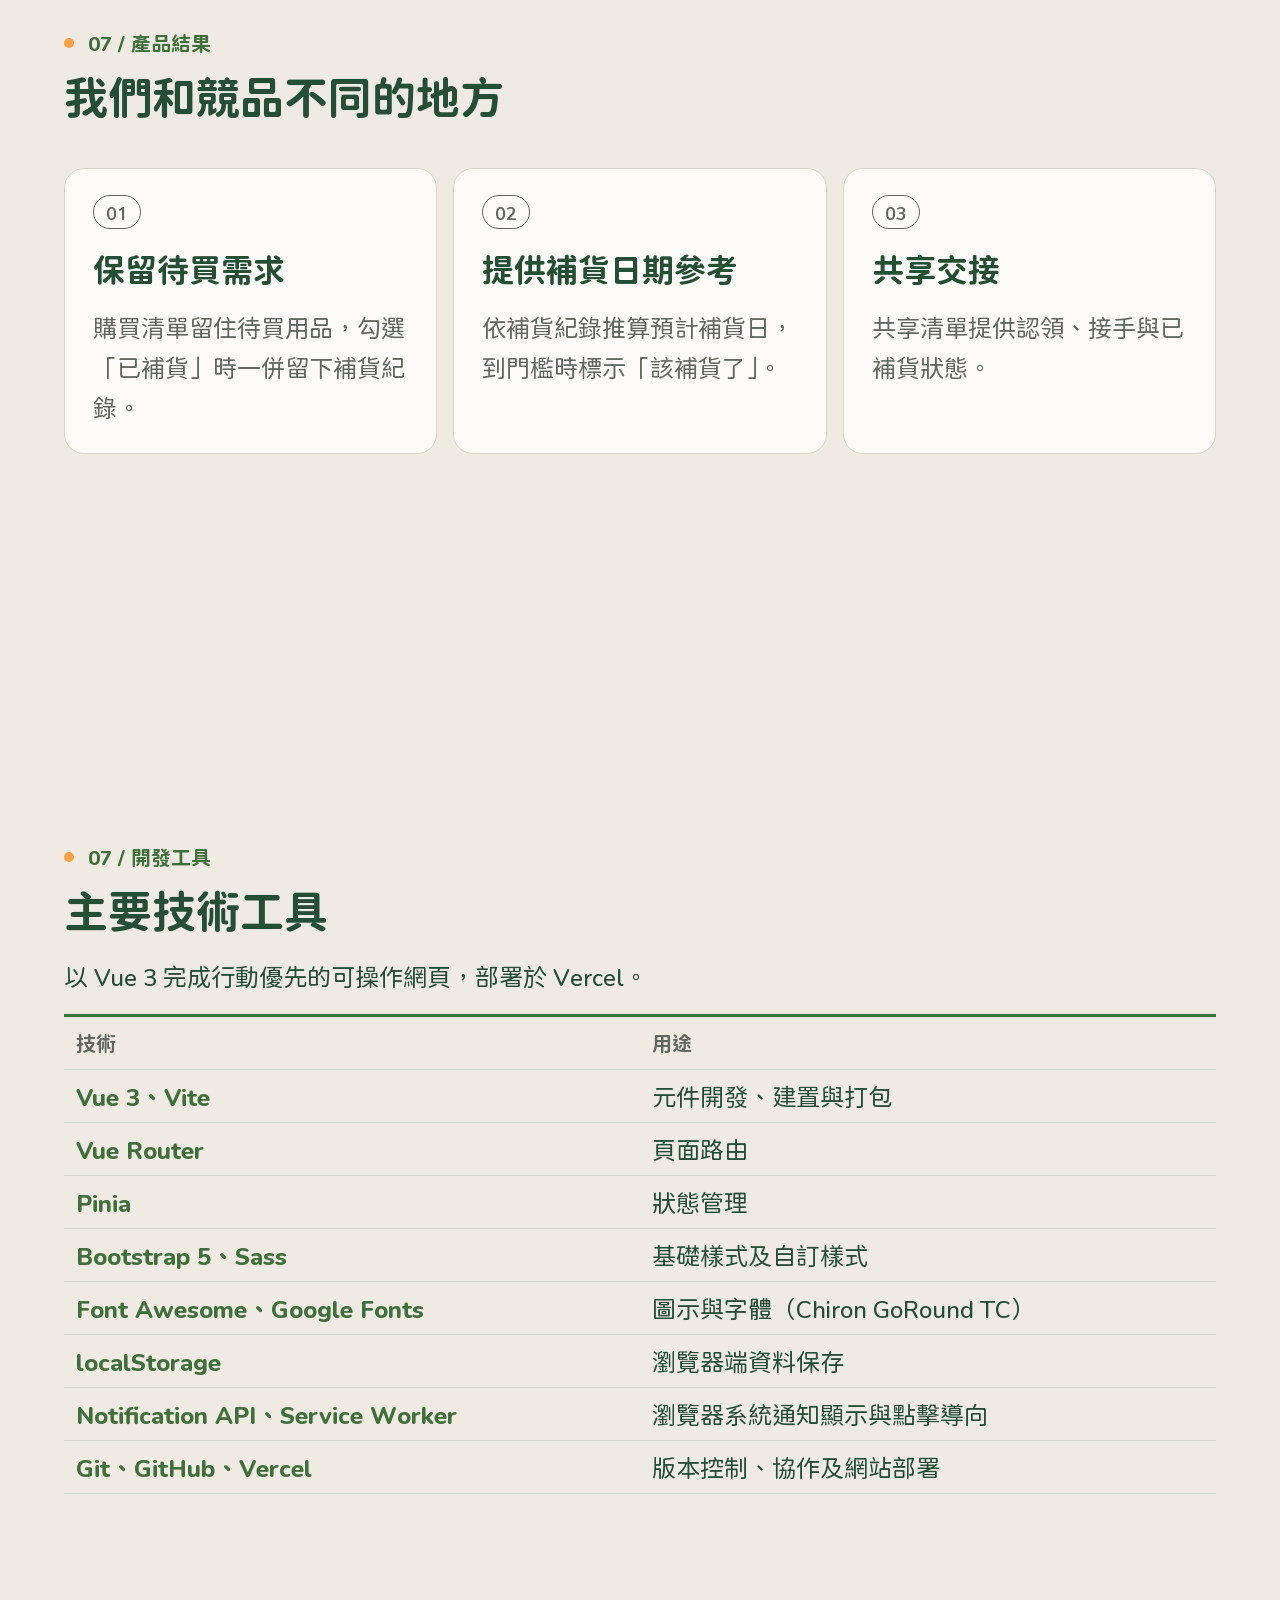
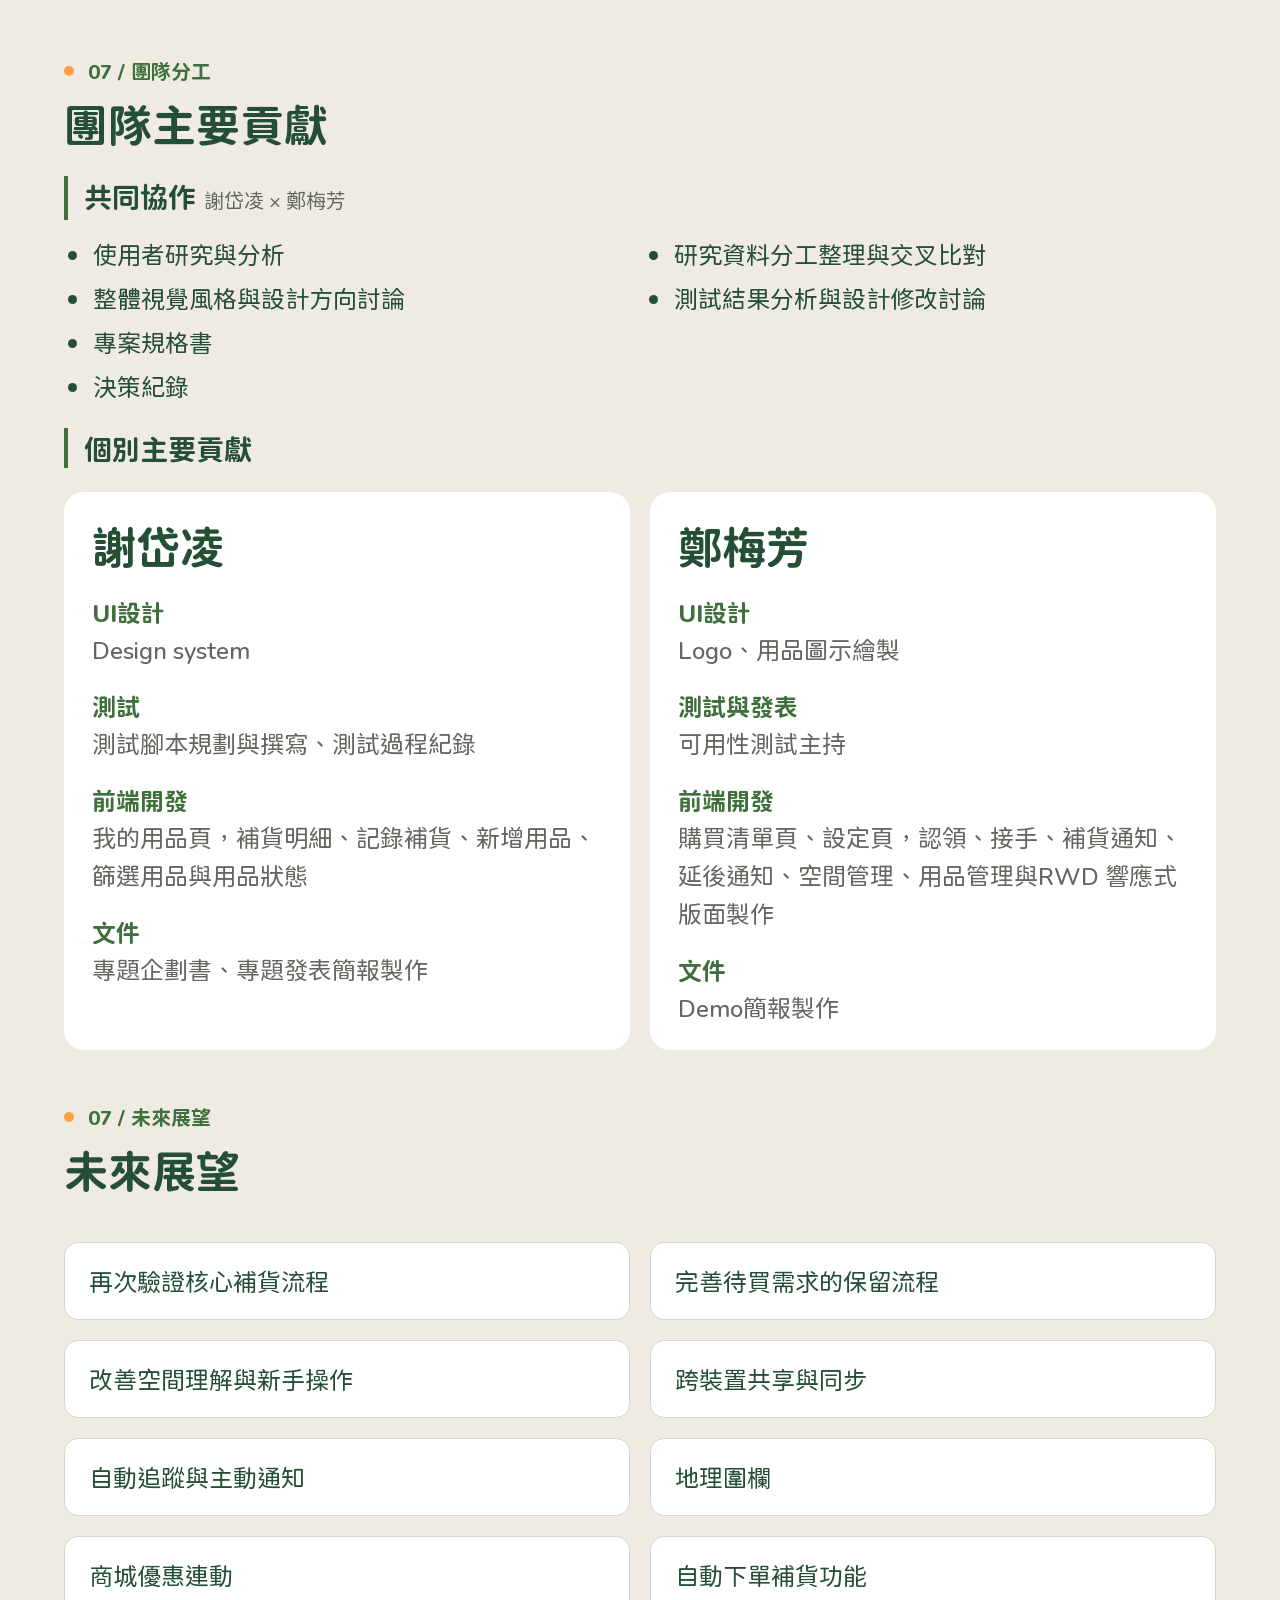
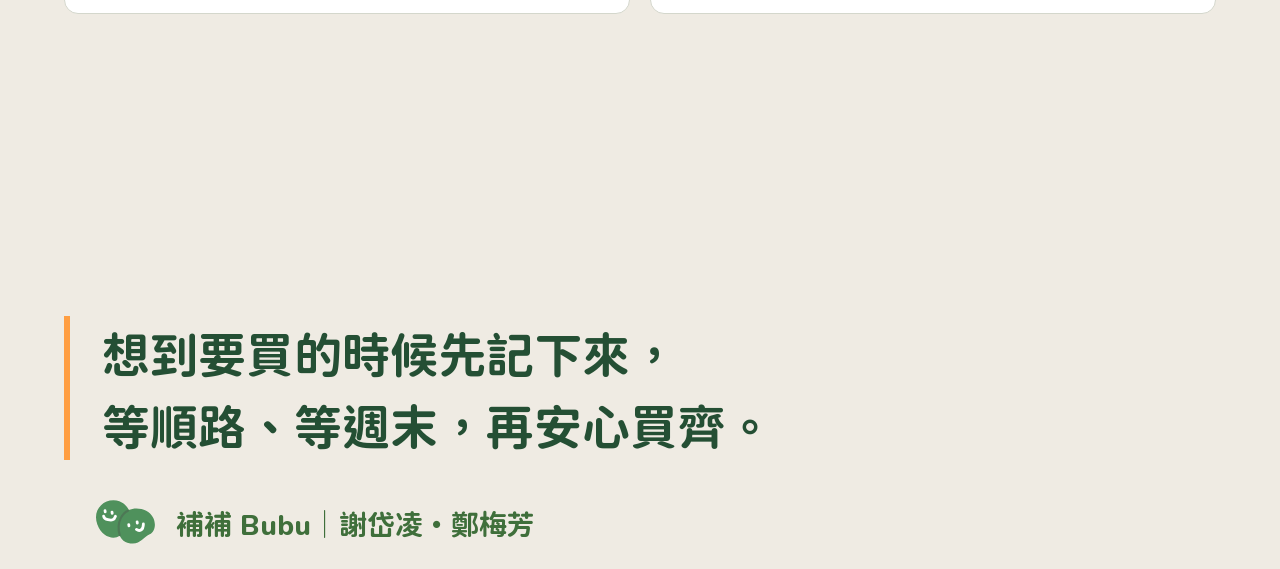
==== commit 010e5d26: "1024調整" ====
--- a/assets/imported-results/index.html
+++ b/assets/imported-results/index.html
@@ -1,4 +1,4 @@
-<!doctype html><html lang="zh-Hant"><head><meta charset="utf-8"><meta name="viewport" content="width=device-width, initial-scale=1"><title>補補｜成果</title><link rel="stylesheet" href="styles.css"><link rel="stylesheet" href="results.css"><style>html,body{margin:0}body{overflow-x:hidden}.results-panel[hidden]{display:none!important}.results-closing{min-height:0;padding-bottom:24px}</style></head><body><!-- Original results markup and styles migrated from https://bubu-website-psi.vercel.app/ on 2026-10-23. Assets are stored locally. --><section id="results" class="results" aria-label="07 成果、開發工具、團隊與未來展望" data-node-id="324:999">
+<!doctype html><html lang="zh-Hant"><head><meta charset="utf-8"><meta name="viewport" content="width=device-width, initial-scale=1"><title>補補｜成果</title><link rel="stylesheet" href="styles.css"><link rel="stylesheet" href="results.css?v=tools9"><style>html,body{margin:0}body{overflow-x:hidden}.results-panel[hidden]{display:none!important}.results-closing{min-height:0;padding-bottom:24px}</style></head><body><!-- Original results markup and styles migrated from https://bubu-website-psi.vercel.app/ on 2026-10-23. Assets are stored locally. --><section id="results" class="results" aria-label="07 成果、開發工具、團隊與未來展望" data-node-id="324:999">
         <div class="results-panel results-product" aria-labelledby="results-product-title" data-node-id="324:1019">
           <div class="results-heading">
             <p class="chapter-label"><img src="./public/assets/chapter-dot.svg" width="10" height="10" alt="">07 / 產品結果</p>
@@ -7,17 +7,17 @@
           <div class="results-product-grid" data-node-id="324:1085">
             <article class="results-card results-product-card" data-node-id="324:1086"><span class="results-number">01</span><h3>保留待買需求</h3><p>購買清單留住待買用品，勾選「已補貨」時一併留下補貨紀錄。</p></article>
             <article class="results-card results-product-card" data-node-id="324:1091"><span class="results-number">02</span><h3>提供補貨日期參考</h3><p>依補貨紀錄推算預計補貨日，到門檻時標示「該補貨了」。</p></article>
-            <article class="results-card results-product-card" data-node-id="324:1096"><span class="results-number">03</span><h3>模擬共享交接</h3><p>共享清單提供認領、接手與已補貨狀態；為單機模擬。</p></article>
+            <article class="results-card results-product-card" data-node-id="324:1096"><span class="results-number">03</span><h3>共享交接</h3><p>共享清單提供認領、接手與已補貨狀態。</p></article>
           </div>
         </div>
 
-        <div class="results-panel results-tools" aria-labelledby="results-tools-title" data-node-id="50:28"><div class="results-heading"><p class="chapter-label"><img src="./public/assets/chapter-dot.svg" width="10" height="10" alt="">07 / 開發工具</p><h2 id="results-tools-title">主要技術工具</h2></div><p class="tools-summary">以 Vue 3 完成行動優先的可操作網頁，部署於 Vercel。</p><table class="tools-table"><thead><tr><th scope="col">技術</th><th scope="col">用途</th></tr></thead><tbody><tr><th scope="row">Vue 3、Vite</th><td>元件開發、建置與打包</td></tr><tr><th scope="row">Vue Router</th><td>頁面路由</td></tr><tr><th scope="row">Pinia</th><td>狀態管理</td></tr><tr><th scope="row">Bootstrap 5、Sass</th><td>基礎樣式及自訂樣式</td></tr><tr><th scope="row">Font Awesome、Google Fonts</th><td>圖示與字體（Chiron GoRound TC）</td></tr><tr><th scope="row">localStorage</th><td>瀏覽器端資料保存</td></tr><tr><th scope="row">Git、GitHub、Vercel</th><td>版本控制、協作及網站部署</td></tr></tbody></table></div>
+        <div class="results-panel results-tools" aria-labelledby="results-tools-title" data-node-id="50:28"><div class="results-heading"><p class="chapter-label"><img src="./public/assets/chapter-dot.svg" width="10" height="10" alt="">07 / 開發工具</p><h2 id="results-tools-title">主要技術工具</h2></div><p class="tools-summary">以 Vue 3 完成行動優先的可操作網頁，部署於 Vercel。</p><table class="tools-table"><thead><tr><th scope="col">技術</th><th scope="col">用途</th></tr></thead><tbody><tr><th scope="row">Vue 3、Vite</th><td>元件開發、建置與打包</td></tr><tr><th scope="row">Vue Router</th><td>頁面路由</td></tr><tr><th scope="row">Pinia</th><td>狀態管理</td></tr><tr><th scope="row">Bootstrap 5、Sass</th><td>基礎樣式及自訂樣式</td></tr><tr><th scope="row">Font Awesome、Google Fonts</th><td>圖示與字體（Chiron GoRound TC）</td></tr><tr><th scope="row">localStorage</th><td>瀏覽器端資料保存</td></tr><tr><th scope="row">Notification API、Service Worker</th><td>瀏覽器系統通知顯示與點擊導向</td></tr><tr><th scope="row">Git、GitHub、Vercel</th><td>版本控制、協作及網站部署</td></tr></tbody></table></div>
         <div class="results-panel results-team" aria-labelledby="results-team-title" data-node-id="324:1039">
           <div class="results-heading">
             <p class="chapter-label"><img src="./public/assets/chapter-dot.svg" width="10" height="10" alt="">07 / 團隊分工</p>
             <h2 id="results-team-title">團隊主要貢獻</h2>
           </div>
-          <section class="results-collaboration" aria-labelledby="collaboration-title"><h3 id="collaboration-title">共同協作 <small>謝岱凌 × 鄭梅芳</small></h3><ul><li>使用者研究與分析。</li><li>各自整理研究資料後，共同交叉比對與統整。</li><li>整體視覺風格與設計方向討論。</li><li>測試結果分析與設計修改討論。</li></ul></section><h3 class="individual-contributions-title">個別主要貢獻</h3><div class="results-team-grid"><article class="results-team-card"><h3>謝岱凌</h3><div><h4>UI／UX 設計與測試</h4><p>UI 元件製作、測試腳本規劃與撰寫、測試過程紀錄。</p></div><div><h4>前端開發與文件</h4><p>我的用品（列表、篩選、刪除及復原）、補貨明細、記錄補貨、新增用品、補貨提醒與狀態規則、專案規格、決策紀錄及企劃書。</p></div><div><h4>簡報製作</h4><p>專題發表簡報製作。</p></div></article><article class="results-team-card"><h3>鄭梅芳</h3><div><h4>品牌與視覺素材</h4><p>補補專案 Logo 繪製、客製用品 Icons 繪製。</p></div><div><h4>測試與發表</h4><p>可用性測試主持（引導受測者完成情境任務）、報告 Demo 腳本規劃與撰寫。</p></div><div><h4>前端開發</h4><p>設定與個人檔案、空間管理與邀請、用品管理、購買清單與認領、登入頁、全域用品資料、共享空間通知、RWD 響應式版面調整。</p></div></article></div>
+          <section class="results-collaboration" aria-labelledby="collaboration-title"><h3 id="collaboration-title">共同協作 <small>謝岱凌 × 鄭梅芳</small></h3><ul><li>使用者研究與分析</li><li>研究資料分工整理與交叉比對</li><li>整體視覺風格與設計方向討論</li><li>測試結果分析與設計修改討論</li><li>專案規格書</li><li class="collaboration-decision">決策紀錄</li></ul></section><h3 class="individual-contributions-title">個別主要貢獻</h3><div class="results-team-grid"><article class="results-team-card"><h3>謝岱凌</h3><div><h4>UI設計</h4><p>Design system</p></div><div><h4>測試</h4><p>測試腳本規劃與撰寫、測試過程紀錄</p></div><div><h4>前端開發</h4><p>我的用品頁，補貨明細、記錄補貨、新增用品、篩選用品與用品狀態</p></div><div><h4>文件</h4><p>專題企劃書、專題發表簡報製作</p></div></article><article class="results-team-card"><h3>鄭梅芳</h3><div><h4>UI設計</h4><p>Logo、用品圖示繪製</p></div><div><h4>測試與發表</h4><p>可用性測試主持</p></div><div><h4>前端開發</h4><p>購買清單頁、設定頁，認領、接手、補貨通知、延後通知、空間管理、用品管理與RWD 響應式版面製作</p></div><div><h4>文件</h4><p>Demo簡報製作</p></div></article></div>
         </div>
         <div class="results-panel results-future" aria-labelledby="results-future-title" data-node-id="421:1097">
           <div class="results-heading">
--- a/assets/imported-results/results.css
+++ b/assets/imported-results/results.css
@@ -1,7 +1,7 @@
 /* 07 Results — Figma 324:999. Keep chapter styles isolated. */
-@font-face { font-family: "Chiron GoRound TC Results"; font-style: normal; font-weight: 400; font-display: swap; src: url("./public/assets/chiron-results-400.ttf") format("truetype"); }
-@font-face { font-family: "Chiron GoRound TC Results"; font-style: normal; font-weight: 500; font-display: swap; src: url("./public/assets/chiron-results-500.ttf") format("truetype"); }
-@font-face { font-family: "Chiron GoRound TC Results"; font-style: normal; font-weight: 700; font-display: swap; src: url("./public/assets/chiron-results-700.ttf") format("truetype"); }
+@font-face { font-family: "Chiron GoRound TC Results"; font-style: normal; font-weight: 400; font-display: swap; src: url("./public/assets/chiron-results-400.ttf?v=tools9") format("truetype"); }
+@font-face { font-family: "Chiron GoRound TC Results"; font-style: normal; font-weight: 500; font-display: swap; src: url("./public/assets/chiron-results-500.ttf?v=tools9") format("truetype"); }
+@font-face { font-family: "Chiron GoRound TC Results"; font-style: normal; font-weight: 700; font-display: swap; src: url("./public/assets/chiron-results-700.ttf?v=tools9") format("truetype"); }
 
 .results {
   --results-line: #d4d7cc;
@@ -123,3 +123,7 @@
 /* Separate each member's contribution with a white card. */
 .results-team-card{background:#fff;border-top:0;border-radius:20px;padding:24px 28px}
 @media(max-width:700px){.results-team-card{padding:24px 20px}}
+
+.results-collaboration .collaboration-decision{grid-column:1/-1}
+
+.results-future-list li{background:#fff}
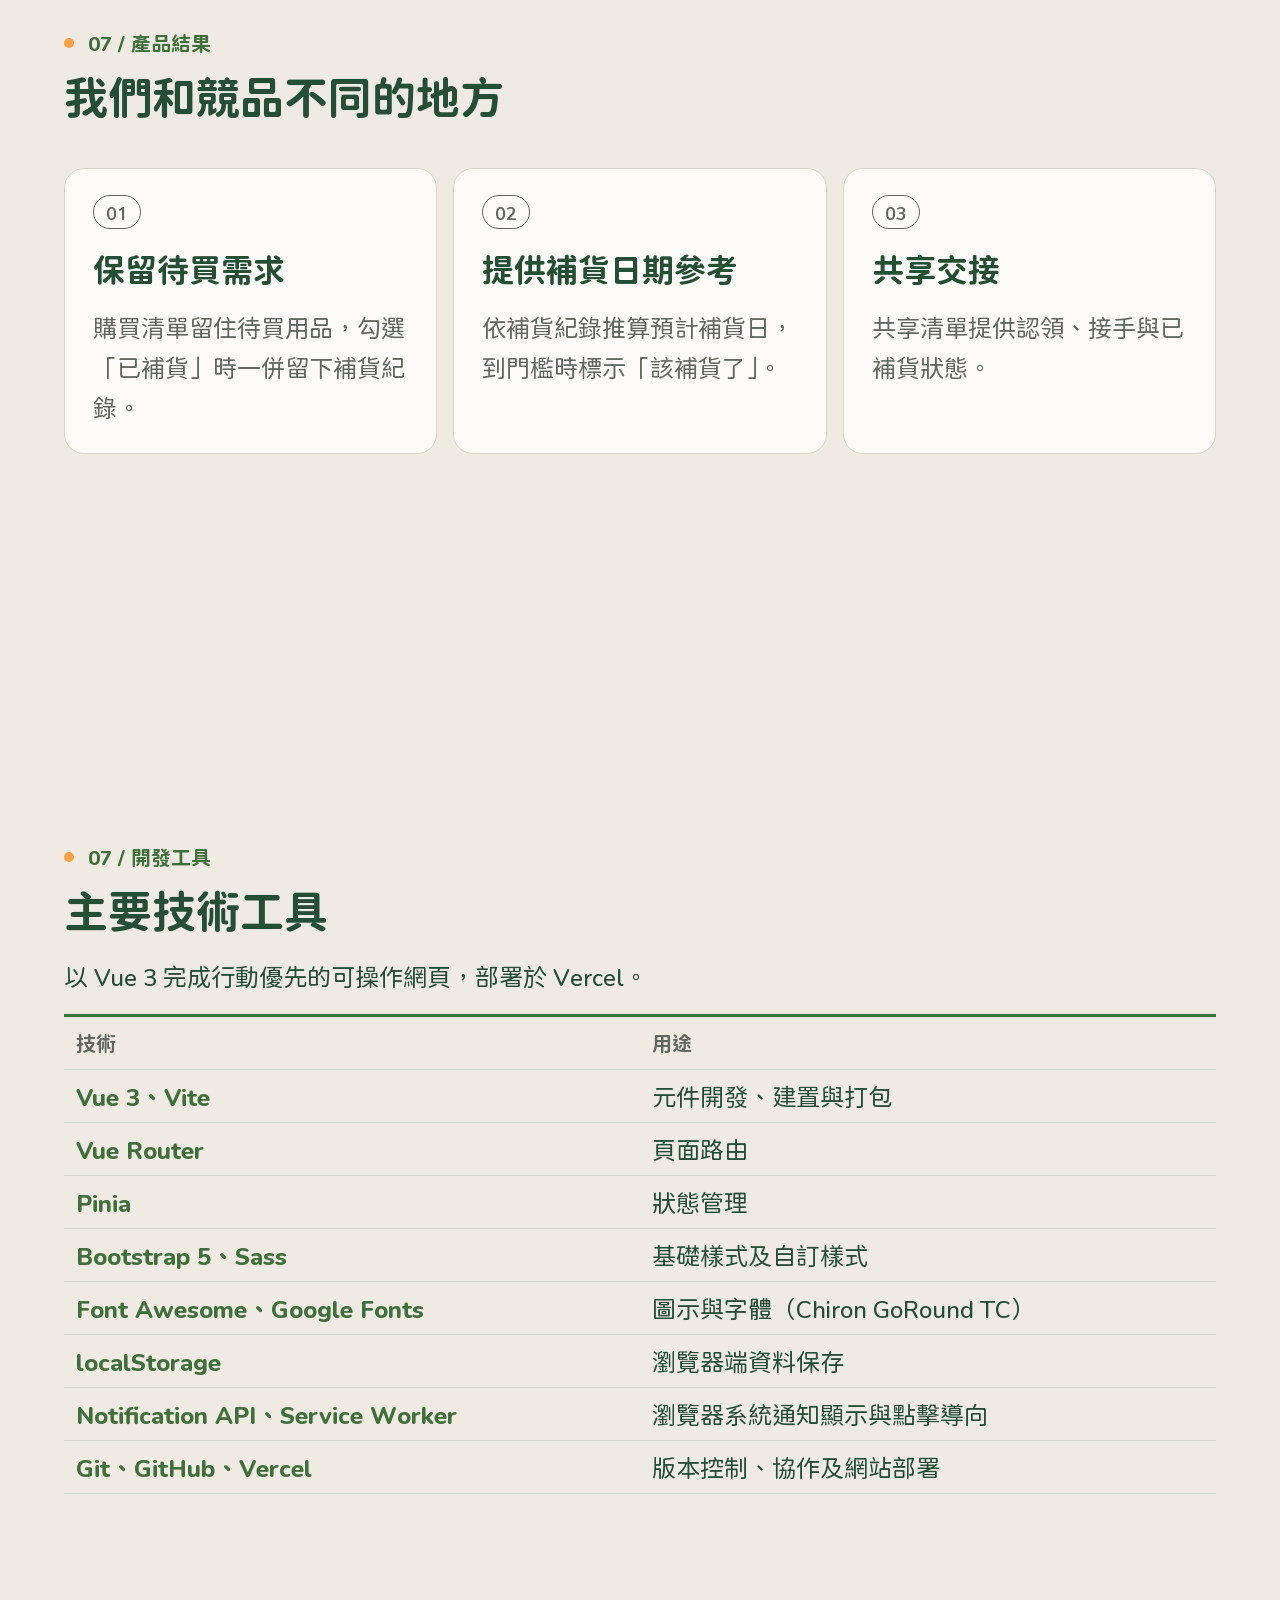
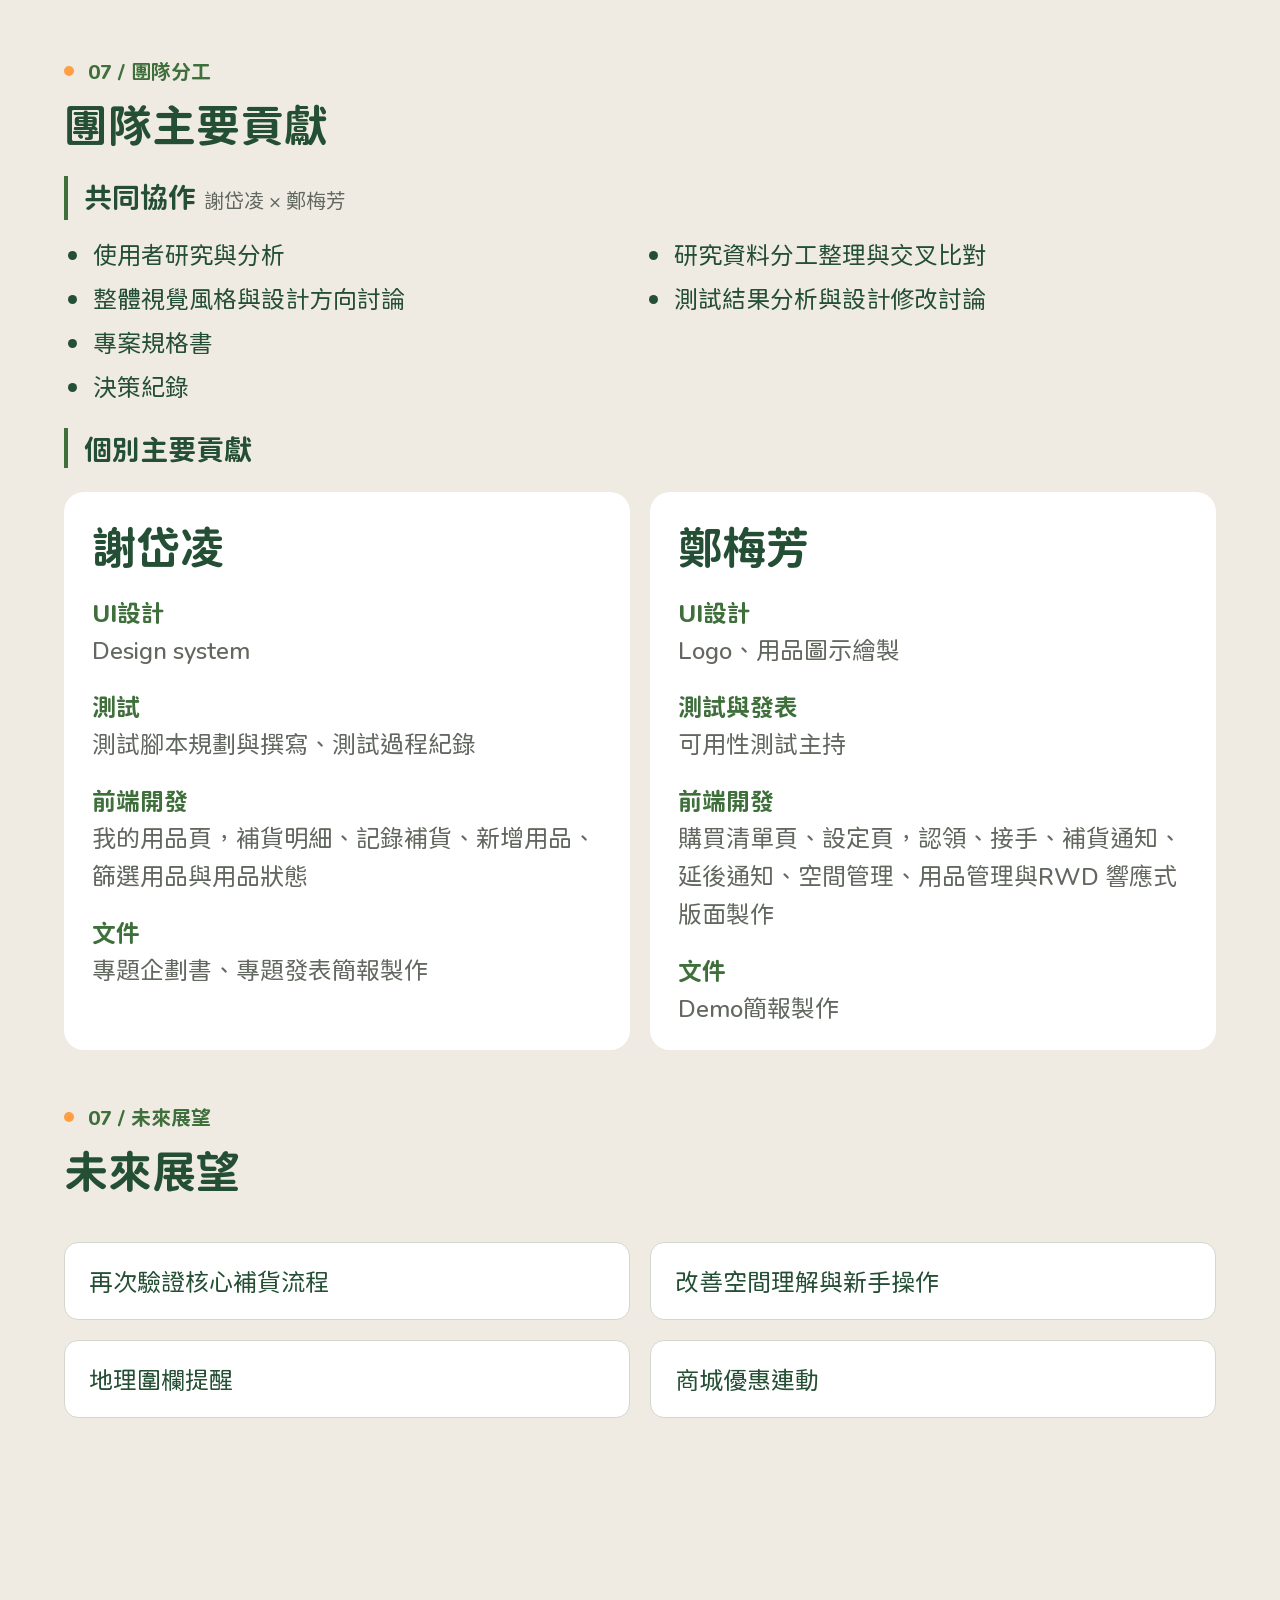
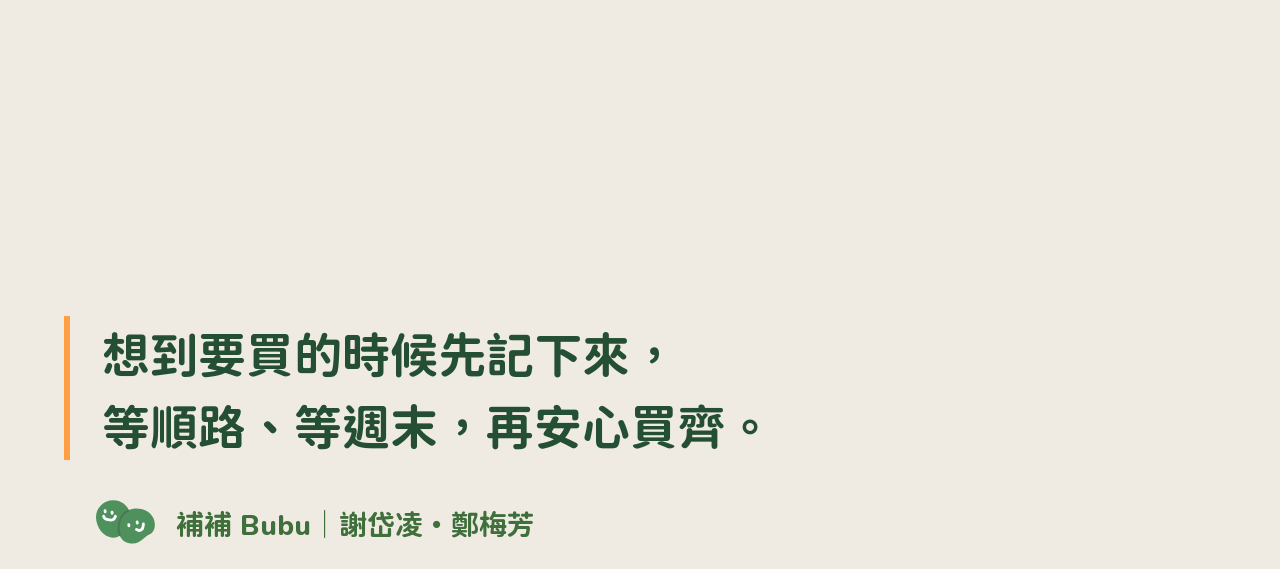
==== commit c68444be: "1027調整" ====
--- a/assets/imported-results/index.html
+++ b/assets/imported-results/index.html
@@ -24,7 +24,7 @@
             <p class="chapter-label"><img src="./public/assets/chapter-dot.svg" width="10" height="10" alt="">07 / 未來展望</p>
             <h2 id="results-future-title">未來展望</h2>
           </div>
-          <div class="results-future-grid"><ul class="results-future-list"><li>再次驗證核心補貨流程</li><li>完善待買需求的保留流程</li><li>改善空間理解與新手操作</li><li>跨裝置共享與同步</li><li>自動追蹤與主動通知</li><li>地理圍欄</li><li>商城優惠連動</li><li>自動下單補貨功能</li></ul></div>
+          <div class="results-future-grid"><ul class="results-future-list"><li>再次驗證核心補貨流程</li><li>改善空間理解與新手操作</li><li>地理圍欄提醒</li><li>商城優惠連動</li></ul></div>
         </div>
         <div class="results-panel results-closing" aria-labelledby="results-closing-title" data-node-id="324:1079">
           <h2 id="results-closing-title" data-node-id="324:1157"><span>想到要買的時候先記下來，</span><span>等順路、等週末，再安心買齊。</span></h2>
